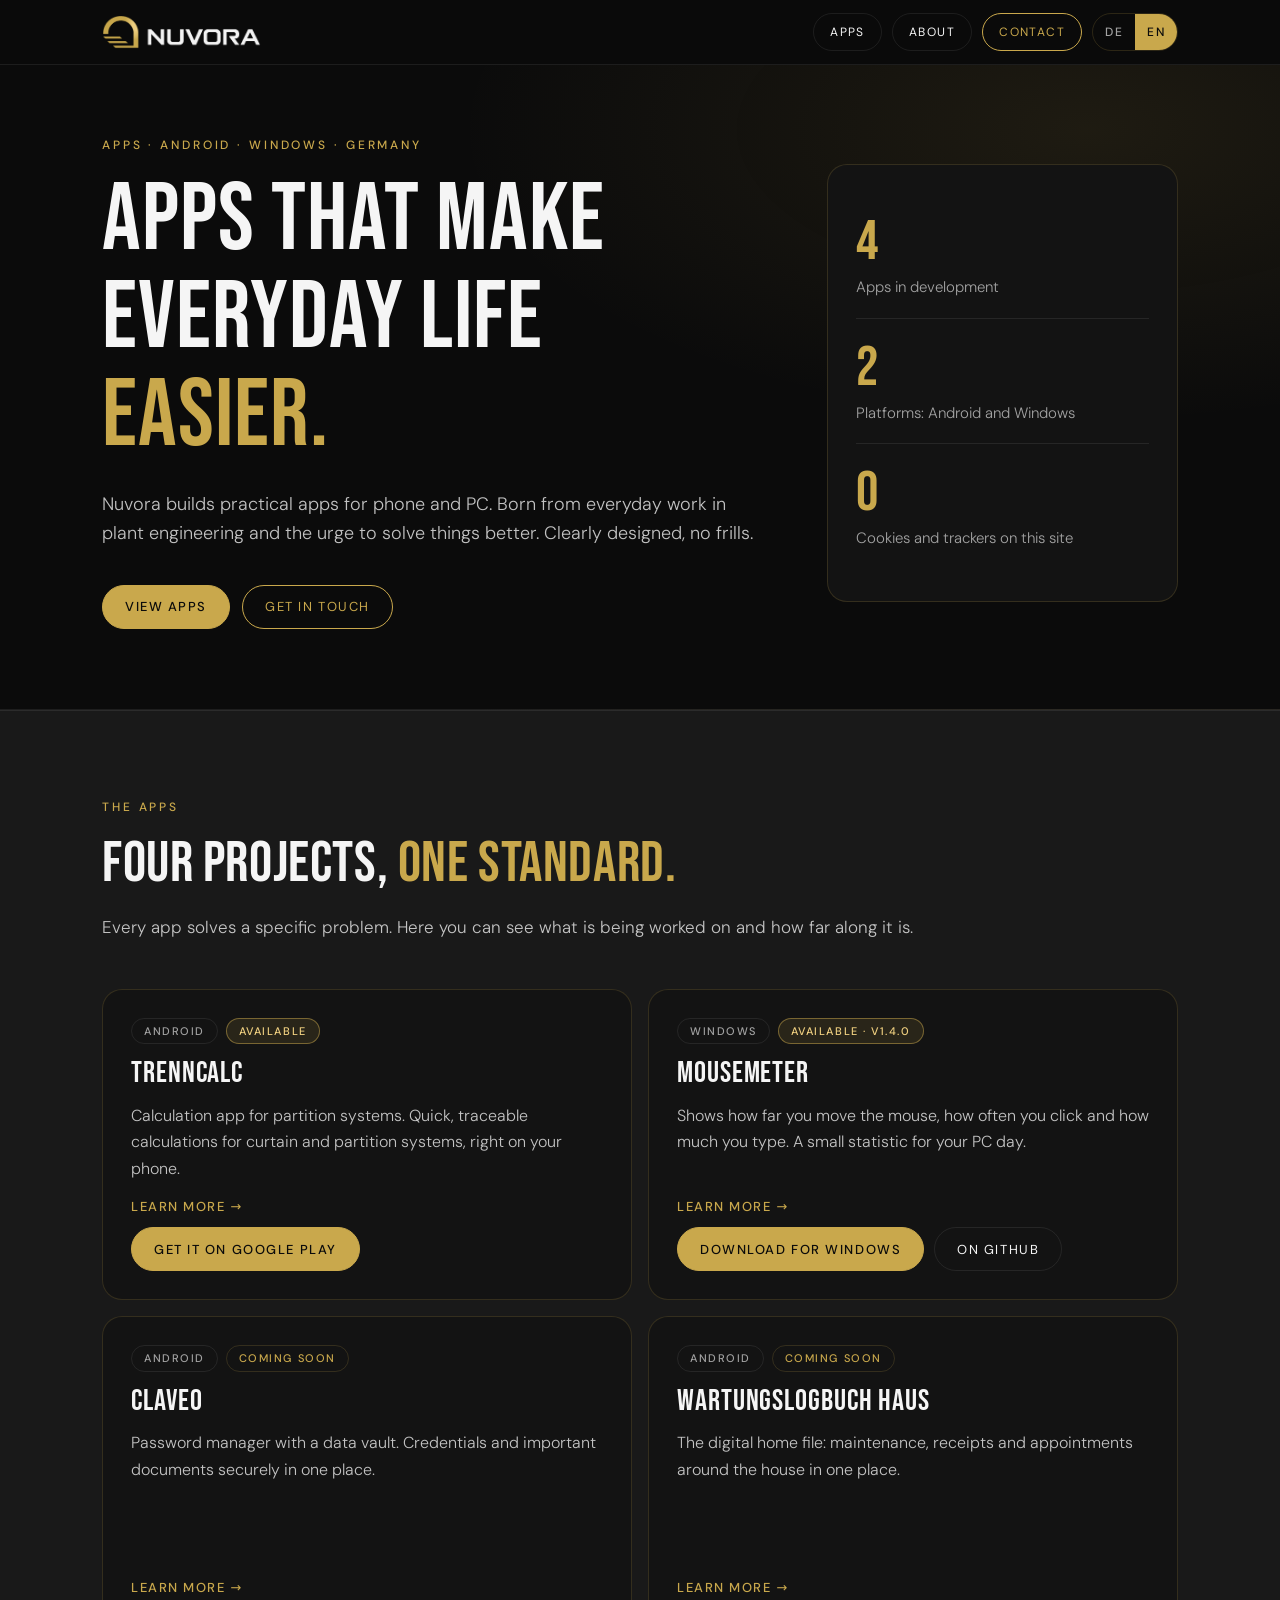
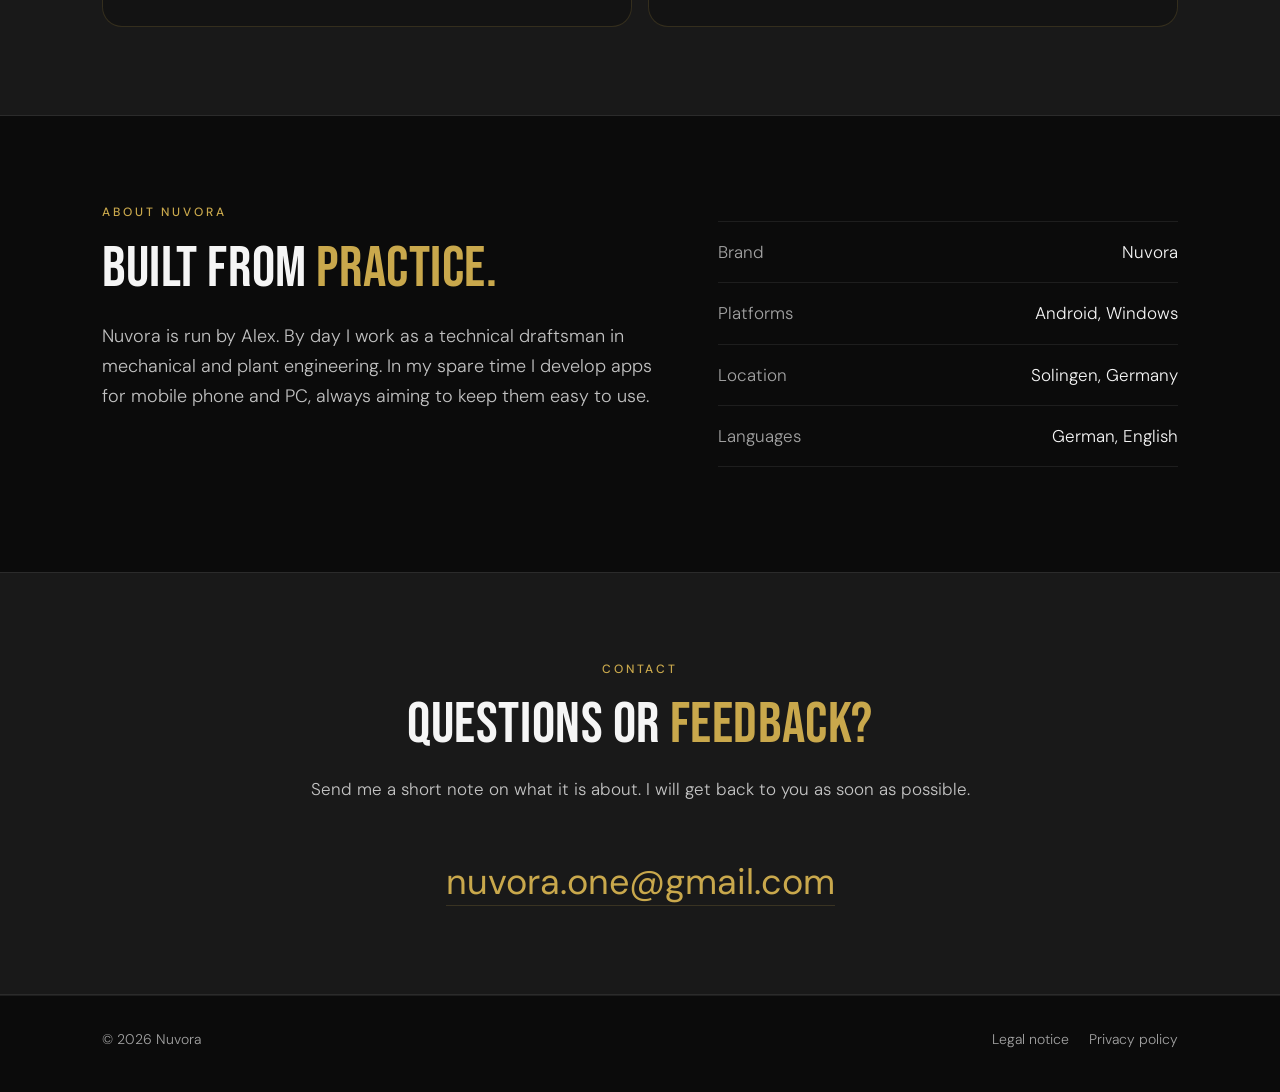
==== en/index.html @ 4043874c "Add files via upload" ====
<!doctype html>
<html lang="en">
<head>
  <meta charset="utf-8">
  <meta name="viewport" content="width=device-width, initial-scale=1">
  <title>Nuvora – Apps for Android and Windows</title>
  <meta name="description" content="Nuvora builds apps for Android and Windows: calculation for partition systems, password manager, home maintenance log, mouse statistics and more.">
  <meta name="robots" content="index, follow">
  <meta property="og:type" content="website">
  <meta property="og:title" content="Nuvora – Apps for Android and Windows">
  <meta property="og:description" content="Practical apps for everyday life and work. Built by Alex.">
  <meta name="theme-color" content="#0b0b0b">
  <link rel="icon" href="data:image/svg+xml,%3Csvg xmlns='http://www.w3.org/2000/svg' viewBox='0 0 64 64'%3E%3Crect width='64' height='64' rx='14' fill='%230b0b0b'/%3E%3Ctext x='32' y='46' font-family='Arial' font-size='40' font-weight='700' text-anchor='middle' fill='%23c9a84c'%3EN%3C/text%3E%3C/svg%3E">
  <link rel="stylesheet" href="../style.css">
  <script>document.documentElement.classList.add('js');</script>
</head>
<body>
  <a class="skip" href="#apps">Skip to content</a>

  <header class="nav">
    <div class="wrap">
      <a class="logo" href="#top" aria-label="Nuvora, home"><img src="../img/nuvora-logo.png" alt="Nuvora" width="700" height="150"></a>
      <nav class="nav-links" aria-label="Main navigation">
        <a class="btn ghost" href="#apps">Apps</a>
        <a class="btn ghost" href="#ueber">About</a>
        <a class="btn" href="#kontakt">Contact</a>
        <span class="lang" role="group" aria-label="Language"><a href="../index.html" lang="de" hreflang="de" title="Deutsche Version">DE</a><span class="cur" aria-current="true">EN</span></span>
      </nav>
    </div>
  </header>

  <main id="top">
    <!-- Hero -->
    <section class="hero">
      <div class="wrap hero-grid">
        <div>
          <span class="eyebrow">Apps · Android · Windows · Germany</span>
          <h1>Apps that make everyday life <em>easier.</em></h1>
          <p class="lead">Nuvora builds practical apps for phone and PC. Born from everyday work in plant engineering and the urge to solve things better. Clearly designed, no frills.</p>
          <div class="actions">
            <a class="btn primary" href="#apps">View apps</a>
            <a class="btn" href="#kontakt">Get in touch</a>
          </div>
        </div>
        <aside class="hero-card" aria-label="Nuvora in numbers">
          <div class="stat"><b>4</b><span>Apps in development</span></div>
          <div class="stat"><b>2</b><span>Platforms: Android and Windows</span></div>
          <div class="stat"><b>0</b><span>Cookies and trackers on this site</span></div>
        </aside>
      </div>
    </section>

    <!-- Apps -->
    <section id="apps" class="alt">
      <div class="wrap">
        <div class="section-head reveal">
          <span class="eyebrow">The apps</span>
          <h2>Four projects, <em>one standard.</em></h2>
          <p>Every app solves a specific problem. <span class="d-only">Here you can see what is being worked on and how far along it is.</span><span class="m-only">Here you can see the current status.</span></p>
        </div>

        <div class="cards">
          <article class="card reveal" data-info="info-trenncalc">
            <div class="meta"><span class="tag">Android</span><span class="tag live">Available</span></div>
            <h3>TrennCalc</h3>
            <p>Calculation app for partition systems. Quick, traceable calculations for curtain and partition systems, right on your phone.</p>
            <div class="card-foot">
              <button class="more" type="button" data-open="info-trenncalc" aria-haspopup="dialog">Learn more <span aria-hidden="true">→</span></button>
              <div class="card-actions">
                <a class="btn primary" href="https://play.google.com/store/apps/details?id=com.nuvora.trenncalc.lite&amp;utm_source=emea_Med&amp;hl=en" target="_blank" rel="noopener">Get it on Google Play</a>
              </div>
            </div>
          </article>

          <article class="card reveal" data-info="info-mousemeter">
            <div class="meta"><span class="tag">Windows</span><span class="tag live">Available · v1.4.0</span></div>
            <h3>MouseMeter</h3>
            <p>Shows how far you move the mouse, how often you click and how much you type. A small statistic for your PC day.</p>
            <div class="card-foot">
              <button class="more" type="button" data-open="info-mousemeter" aria-haspopup="dialog">Learn more <span aria-hidden="true">→</span></button>
              <div class="card-actions">
                <a class="btn primary" href="https://github.com/nuvoraone-source/MouseMeter/releases/tag/v1.4.0" target="_blank" rel="noopener">Download for Windows</a>
                <a class="btn ghost" href="https://github.com/nuvoraone-source/MouseMeter" target="_blank" rel="noopener">On GitHub</a>
              </div>
            </div>
          </article>

          <article class="card reveal" data-info="info-claveo">
            <div class="meta"><span class="tag">Android</span><span class="tag status">Coming soon</span></div>
            <h3>Claveo</h3>
            <p>Password manager with a data vault. Credentials and important documents securely in one place.</p>
            <div class="card-foot">
              <button class="more" type="button" data-open="info-claveo" aria-haspopup="dialog">Learn more <span aria-hidden="true">→</span></button>
            </div>
          </article>

          <article class="card reveal" data-info="info-wartung">
            <div class="meta"><span class="tag">Android</span><span class="tag status">Coming soon</span></div>
            <h3>Wartungslogbuch Haus</h3>
            <p>The digital home file: maintenance, receipts and appointments around the house in one place.</p>
            <div class="card-foot">
              <button class="more" type="button" data-open="info-wartung" aria-haspopup="dialog">Learn more <span aria-hidden="true">→</span></button>
            </div>
          </article>
        </div>
      </div>
    </section>

    <!-- About -->
    <section id="ueber">
      <div class="wrap about-grid">
        <div class="reveal">
          <span class="eyebrow">About Nuvora</span>
          <h2>Built from <em>practice.</em></h2>
          <p class="lead">Nuvora is run by Alex. By day I work as a technical draftsman in mechanical and plant engineering. In my spare time I develop apps for mobile phone and PC, always aiming to keep them easy to use.</p>
        </div>
        <dl class="facts reveal">
          <div><dt>Brand</dt><dd>Nuvora</dd></div>
          <div><dt>Platforms</dt><dd>Android, Windows</dd></div>
          <div><dt>Location</dt><dd>Solingen, Germany</dd></div>
          <div><dt>Languages</dt><dd>German, English</dd></div>
        </dl>
      </div>
    </section>

    <!-- Contact -->
    <section id="kontakt" class="alt contact">
      <div class="wrap">
        <div class="section-head reveal">
          <span class="eyebrow">Contact</span>
          <h2>Questions or <em>feedback?</em></h2>
          <p>Send me a short note on what it is about. I will get back to you as soon as possible.</p>
        </div>
        <a class="mail reveal" href="mailto:nuvora.one@gmail.com">nuvora.one@gmail.com</a>
      </div>
    </section>
  </main>

  <footer>
    <div class="wrap">
      <span>© 2026 Nuvora</span>
      <nav aria-label="Legal">
        <a href="legal-notice.html">Legal notice</a>
        <a href="privacy.html">Privacy policy</a>
      </nav>
    </div>
  </footer>


  <dialog id="info-trenncalc" class="info" aria-labelledby="t-trenncalc">
    <div class="info-inner">
      <button class="close" type="button" aria-label="Close" data-close>×</button>
      <div class="meta"><span class="tag">Android</span><span class="tag live">Available</span></div>
      <h3 id="t-trenncalc">TrennCalc</h3>
      <p class="info-intro">The calculation app for partition systems. Work out weights and lifting weight right on your phone instead of by hand or in spreadsheets.</p>
      <ul>
        <li>Calculates technology weight, curtain weight, total weight and lifting weight</li>
        <li>Available as a Lite and a Pro version</li>
        <li>Results can be exported as a PNG image</li>
        <li>The language follows your phone settings</li>
      </ul>
      <div class="card-actions">
        <a class="btn primary" href="https://play.google.com/store/apps/details?id=com.nuvora.trenncalc.lite&amp;utm_source=emea_Med&amp;hl=en" target="_blank" rel="noopener">Get it on Google Play</a>
      </div>
    </div>
  </dialog>

  <dialog id="info-mousemeter" class="info" aria-labelledby="t-mousemeter">
    <div class="info-inner">
      <button class="close" type="button" aria-label="Close" data-close>×</button>
      <div class="meta"><span class="tag">Windows</span><span class="tag live">Available · v1.4.0</span></div>
      <h3 id="t-mousemeter">MouseMeter</h3>
      <p class="info-intro">Shows how much you really do at the PC: how far the mouse travels, how often you click and how much you type.</p>
      <ul>
        <li>Measures mouse distance, speed and your personal record</li>
        <li>Counts clicks (left, right, middle), keystrokes and scroll wheel movements</li>
        <li>For the keyboard only the number of keystrokes is counted, never the text you type</li>
        <li>Statistics by day, week, month and year</li>
        <li>Portable: just start the file, no installation needed</li>
        <li>Your data stays local on your PC, nothing is uploaded</li>
      </ul>
      <div class="card-actions">
        <a class="btn primary" href="https://github.com/nuvoraone-source/MouseMeter/releases/tag/v1.4.0" target="_blank" rel="noopener">Download for Windows</a>
        <a class="btn ghost" href="https://github.com/nuvoraone-source/MouseMeter" target="_blank" rel="noopener">On GitHub</a>
      </div>
    </div>
  </dialog>

  <dialog id="info-claveo" class="info" aria-labelledby="t-claveo">
    <div class="info-inner">
      <button class="close" type="button" aria-label="Close" data-close>×</button>
      <div class="meta"><span class="tag">Android</span><span class="tag status">Coming soon</span></div>
      <h3 id="t-claveo">Claveo</h3>
      <p class="info-intro">A password manager with a data vault. The name comes from the Latin “clavis”, the key.</p>
      <ul>
        <li>Manages your passwords in one place</li>
        <li>The vault also stores other everyday data, for example bank accounts, family data and documents</li>
        <li>Data is meant to be stored strongly encrypted throughout</li>
        <li>Android first, an iOS version is planned for later</li>
        <li>The app is currently being published on Google Play</li>
      </ul>
      <div class="card-actions">
        <a class="btn" href="#kontakt" data-close>Questions? Get in touch</a>
      </div>
    </div>
  </dialog>

  <dialog id="info-wartung" class="info" aria-labelledby="t-wartung">
    <div class="info-inner">
      <button class="close" type="button" aria-label="Close" data-close>×</button>
      <div class="meta"><span class="tag">Android</span><span class="tag status">Coming soon</span></div>
      <h3 id="t-wartung">Wartungslogbuch Haus</h3>
      <p class="info-intro">The digital home file: everything about your building in one place instead of in folders and on scraps of paper.</p>
      <ul>
        <li>Manages buildings, rooms, equipment, maintenance, documents and costs</li>
        <li>Designed for tenants too, not only owners</li>
        <li>Data lives on your device first, synchronization with cloud services is planned</li>
        <li>The app is in development</li>
      </ul>
      <div class="card-actions">
        <a class="btn" href="#kontakt" data-close>Questions? Get in touch</a>
      </div>
    </div>
  </dialog>

  <script>
    // Subtle fade-in on scroll. Without JavaScript everything stays visible.
    (function () {
      var items = document.querySelectorAll('.reveal');
      if (!('IntersectionObserver' in window)) { items.forEach(function (e) { e.classList.add('in'); }); return; }
      var io = new IntersectionObserver(function (entries) {
        entries.forEach(function (en) { if (en.isIntersecting) { en.target.classList.add('in'); io.unobserve(en.target); } });
      }, { threshold: 0.12 });
      items.forEach(function (e) { io.observe(e); });
    })();

    // Info dialogs: clicking a card or "Learn more" opens the dialog.
    (function () {
      if (typeof HTMLDialogElement === 'undefined') return;
      document.querySelectorAll('.card[data-info]').forEach(function (card) {
        card.classList.add('clickable');
        card.addEventListener('click', function (e) {
          if (e.target.closest('a')) return;
          var d = document.getElementById(card.getAttribute('data-info'));
          if (d && !d.open) d.showModal();
        });
      });
      document.querySelectorAll('dialog.info').forEach(function (d) {
        d.addEventListener('click', function (e) {
          if (e.target === d || e.target.closest('[data-close]')) d.close();
        });
      });
    })();
  </script>
</body>
</html>
---- style.css ----
/* ==========================================================
   NUVORA – Stylesheet
   Farben und Schriften hier oben ändern, wirkt auf alle Seiten.
   ========================================================== */

@font-face { font-family: "DM Sans"; font-weight: 300; font-style: normal; font-display: swap; src: url("fonts/dm-sans-latin-300-normal.woff2") format("woff2"); }
@font-face { font-family: "DM Sans"; font-weight: 400; font-style: normal; font-display: swap; src: url("fonts/dm-sans-latin-400-normal.woff2") format("woff2"); }
@font-face { font-family: "DM Sans"; font-weight: 500; font-style: normal; font-display: swap; src: url("fonts/dm-sans-latin-500-normal.woff2") format("woff2"); }
@font-face { font-family: "Bebas Neue"; font-weight: 400; font-style: normal; font-display: swap; src: url("fonts/bebas-neue-latin-400-normal.woff2") format("woff2"); }

:root {
  --black: #0b0b0b;      /* Seitenhintergrund */
  --surface: #131313;    /* Karten */
  --surface2: #191919;   /* abgesetzte Bereiche */
  --gold: #c9a84c;       /* Hauptakzent */
  --gold-light: #f0d080; /* Hover */
  --white: #f5f5f5;      /* Text */
  --muted: #a2a2a2;      /* Nebentext */
  --border: rgba(201, 168, 76, 0.18);
  --line: rgba(255, 255, 255, 0.08);
  --sans: "DM Sans", system-ui, -apple-system, "Segoe UI", sans-serif;
  --display: "Bebas Neue", "DM Sans", sans-serif;
  --gutter: 16px;
}

*, *::before, *::after { box-sizing: border-box; }
html { scroll-behavior: smooth; scroll-padding-top: 76px; -webkit-text-size-adjust: 100%; }
body {
  margin: 0;
  background: var(--black);
  color: var(--white);
  font-family: var(--sans);
  font-weight: 300;
  font-size: 17px;
  line-height: 1.65;
  -webkit-font-smoothing: antialiased;
}
img, svg { max-width: 100%; display: block; }
a { color: inherit; }
:focus-visible { outline: 2px solid var(--gold-light); outline-offset: 3px; border-radius: 4px; }

.wrap { width: 100%; max-width: 1140px; margin: 0 auto; padding: 0 var(--gutter); }
.skip { position: absolute; left: -999px; top: 8px; background: var(--gold); color: var(--black); padding: 8px 14px; border-radius: 999px; z-index: 100; }
.skip:focus { left: 8px; }

/* ---------- Navigation ---------- */
.nav {
  position: sticky; top: 0; z-index: 50;
  background: rgba(11, 11, 11, 0.97);
  border-bottom: 1px solid var(--line);
}
.nav .wrap { display: flex; align-items: center; justify-content: space-between; gap: 16px; min-height: 64px; }
.logo { display: inline-flex; align-items: center; text-decoration: none; }
.logo img { height: 34px; width: auto; }
.nav-links { display: flex; align-items: center; gap: 10px; }

/* ---------- Buttons ---------- */
.btn {
  display: inline-flex; align-items: center; justify-content: center;
  min-height: 44px; padding: 0 22px;
  border: 1px solid var(--gold); border-radius: 999px;
  background: transparent; color: var(--gold);
  font: 400 13px/1 var(--sans); letter-spacing: 0.12em; text-transform: uppercase;
  text-decoration: none; cursor: pointer;
  transition: background .2s, color .2s, border-color .2s;
}
.btn:hover { background: rgba(201, 168, 76, 0.12); border-color: var(--gold-light); color: var(--gold-light); }
.btn.primary { background: var(--gold); color: var(--black); font-weight: 500; }
.btn.primary:hover { background: var(--gold-light); border-color: var(--gold-light); color: var(--black); }
.btn.ghost { border-color: var(--line); color: var(--white); }
.btn.ghost:hover { border-color: var(--gold); color: var(--gold); background: transparent; }
.nav .btn { min-height: 38px; padding: 0 16px; font-size: 12px; }

/* ---------- Sprachumschalter ---------- */
.lang { display: inline-flex; align-items: center; border: 1px solid var(--border); border-radius: 999px; overflow: hidden; }
.lang a, .lang .cur { display: inline-flex; align-items: center; min-height: 36px; padding: 0 12px; font: 500 12px/1 var(--sans); letter-spacing: 0.12em; text-decoration: none; }
.lang a { color: var(--muted); }
.lang a:hover { color: var(--gold-light); }
.lang .cur { background: var(--gold); color: var(--black); }

/* ---------- Typografie ---------- */
.eyebrow {
  display: block; margin-bottom: 18px;
  font: 500 12px/1.4 var(--sans); letter-spacing: 0.24em; text-transform: uppercase; color: var(--gold);
}
h1, h2, h3 { font-family: var(--display); font-weight: 400; margin: 0; letter-spacing: 0.01em; line-height: 1.02; text-transform: uppercase; }
h1 { font-size: clamp(46px, 9vw, 96px); }
h2 { font-size: clamp(36px, 6vw, 58px); }
h3 { font-size: 30px; letter-spacing: 0.03em; }
em { font-style: normal; color: var(--gold); }
.lead { max-width: 56ch; margin: 24px 0 0; font-size: 18px; color: rgba(245, 245, 245, 0.78); }

/* ---------- Hero ---------- */
.hero { padding: 72px 0 80px; border-bottom: 1px solid var(--line); background: radial-gradient(900px 420px at 85% 10%, rgba(201,168,76,0.10), transparent 70%), var(--black); }
.hero-grid { display: grid; gap: 48px; align-items: center; }
.hero .actions { display: flex; flex-wrap: wrap; gap: 12px; margin-top: 36px; }
.hero-card {
  background: var(--surface); border: 1px solid var(--border); border-radius: 20px;
  padding: 32px 28px; display: grid; gap: 4px;
}
.stat { padding: 18px 0; border-bottom: 1px solid var(--line); }
.stat:last-child { border-bottom: 0; }
.stat b { display: block; font: 400 56px/1 var(--display); color: var(--gold); letter-spacing: 0.02em; }
.stat span { display: block; margin-top: 4px; color: var(--muted); font-size: 15px; }

/* ---------- Bereiche ---------- */
section { padding: 88px 0; }
.alt { background: var(--surface2); border-block: 1px solid var(--line); }
.section-head { max-width: 62ch; margin-bottom: 48px; }
#apps .section-head { max-width: 100ch; }
.section-head p { margin: 20px 0 0; color: rgba(245, 245, 245, 0.78); }

/* ---------- App-Karten ---------- */
.cards { display: grid; gap: 16px; grid-template-columns: 1fr; grid-auto-rows: 1fr; }
.card {
  background: var(--surface); border: 1px solid var(--border); border-radius: 20px;
  padding: 28px; display: flex; flex-direction: column; gap: 14px;
  transition: border-color .25s, transform .25s;
}
.card:hover { border-color: rgba(201, 168, 76, 0.5); transform: translateY(-3px); }
.card .meta { display: flex; flex-wrap: wrap; gap: 8px; align-items: center; }
.tag {
  display: inline-block; padding: 4px 12px; border-radius: 999px;
  border: 1px solid var(--line); color: var(--muted);
  font: 500 11px/1.5 var(--sans); letter-spacing: 0.14em; text-transform: uppercase;
}
.tag.status { border-color: var(--border); color: var(--gold); }
.card p { margin: 0; color: rgba(245, 245, 245, 0.78); font-size: 16px; }

.card-actions { display: flex; flex-wrap: wrap; gap: 10px; margin-top: auto; padding-top: 8px; }
.tag.live { border-color: rgba(201, 168, 76, 0.5); background: rgba(201, 168, 76, 0.12); color: var(--gold-light); }

/* ---------- Info-Fenster ---------- */
.card.clickable { cursor: pointer; }
.more {
  align-self: flex-start; margin-top: auto; padding: 8px 0; background: none; border: 0;
  color: var(--gold); font: 500 13px/1 var(--sans); letter-spacing: 0.12em; text-transform: uppercase; cursor: pointer;
}
.more:hover { color: var(--gold-light); }
.card .more + .card-actions { margin-top: 0; }
.js .card .more { display: inline-block; }
.card .more { display: none; }

dialog.info {
  width: min(580px, calc(100vw - 32px)); max-height: calc(100vh - 48px); padding: 0; overflow: auto;
  background: var(--surface); color: var(--white);
  border: 1px solid var(--border); border-radius: 20px;
  box-shadow: 0 30px 80px rgba(0, 0, 0, 0.6);
}
dialog.info::backdrop { background: rgba(0, 0, 0, 0.75); }
dialog.info[open] { animation: pop .22s ease; }
@keyframes pop { from { opacity: 0; transform: translateY(10px) scale(.98); } to { opacity: 1; transform: none; } }
.info-inner { position: relative; padding: 36px 32px 32px; display: flex; flex-direction: column; gap: 16px; }
.info-inner h3 { font-size: 40px; }
.info-intro { margin: 0; color: rgba(245, 245, 245, 0.85); }
.info-inner ul { margin: 0; padding: 0; list-style: none; border-top: 1px solid var(--line); }
.info-inner li { position: relative; padding: 12px 0 12px 22px; border-bottom: 1px solid var(--line); font-size: 16px; color: rgba(245, 245, 245, 0.8); }
.info-inner li::before { content: ""; position: absolute; left: 2px; top: 21px; width: 7px; height: 7px; border-radius: 50%; background: var(--gold); }
.info-inner .card-actions { margin-top: 8px; padding-top: 0; }
.close {
  position: absolute; top: 12px; right: 12px; width: 44px; height: 44px; border-radius: 50%;
  background: transparent; border: 1px solid var(--line); color: var(--white);
  font: 300 26px/1 var(--sans); cursor: pointer;
}
.close:hover { border-color: var(--gold); color: var(--gold); }
@media (max-width: 719px) { .info-inner { padding: 32px 20px 24px; } .info-inner h3 { font-size: 34px; } }
@media (prefers-reduced-motion: reduce) { dialog.info[open] { animation: none; } }

.card-foot { margin-top: auto; display: flex; flex-direction: column; align-items: flex-start; gap: 10px; }
.card-foot .more { margin-top: 0; padding: 4px 0; }
.card-foot .card-actions { margin-top: 0; padding-top: 0; }
.section-head p { text-wrap: balance; }
.lead { text-wrap: pretty; }
.m-only { display: none; }
@media (max-width: 719px) {
  .d-only { display: none; }
  .m-only { display: inline; }
}

/* ---------- Über ---------- */
.about-grid { display: grid; gap: 40px; }
.facts { display: grid; gap: 0; border-top: 1px solid var(--line); }
.facts div { display: flex; justify-content: space-between; gap: 16px; padding: 16px 0; border-bottom: 1px solid var(--line); }
.facts dt { color: var(--muted); }
.facts dd { margin: 0; text-align: right; }

/* ---------- Kontakt ---------- */
.contact { text-align: center; }
.contact .section-head { margin-inline: auto; }
.mail { display: inline-block; margin-top: 8px; font: 400 clamp(22px, 5vw, 36px)/1.3 var(--sans); color: var(--gold); text-decoration: none; border-bottom: 1px solid var(--border); overflow-wrap: anywhere; }
.mail:hover { color: var(--gold-light); border-color: var(--gold-light); }

/* ---------- Footer ---------- */
footer { padding: 32px 0 40px; border-top: 1px solid var(--line); color: var(--muted); font-size: 14px; }
footer .wrap { display: flex; flex-wrap: wrap; justify-content: space-between; gap: 12px 24px; }
footer nav { display: flex; gap: 20px; }
footer a { text-decoration: none; }
footer a:hover { color: var(--gold); }

/* ---------- Rechtstexte ---------- */
.legal { padding: 64px 0 88px; }
.legal .wrap { max-width: 760px; }
.legal h1 { font-size: clamp(44px, 8vw, 72px); margin-bottom: 32px; }
.legal h2 { font-size: 30px; margin: 40px 0 12px; color: var(--gold); }
.legal p, .legal li { color: rgba(245, 245, 245, 0.82); }
.legal ul { padding-left: 20px; }
.legal a { color: var(--gold); }
.todo { background: rgba(201, 168, 76, 0.16); color: var(--gold-light); padding: 0 6px; border-radius: 4px; }

/* ---------- Einblend-Animation (nur mit JavaScript, dezent) ---------- */
.js .reveal { opacity: 0; transform: translateY(18px); transition: opacity .7s ease, transform .7s ease; }
.js .reveal.in { opacity: 1; transform: none; }

/* ---------- Tablet / Desktop ---------- */
@media (min-width: 720px) {
  :root { --gutter: 32px; }
  .cards { grid-template-columns: repeat(2, 1fr); }
  .about-grid { grid-template-columns: 1.2fr 1fr; gap: 64px; }
}
@media (min-width: 980px) {
  .hero-grid { grid-template-columns: 1.3fr 0.7fr; gap: 72px; }
}
@media (max-width: 719px) {
  .nav-links .btn.ghost { display: none; }
  section { padding: 64px 0; }
  .hero { padding: 48px 0 56px; }
}
@media (prefers-reduced-motion: reduce) {
  html { scroll-behavior: auto; }
  .js .reveal { opacity: 1; transform: none; transition: none; }
  .card, .btn { transition: none; }
}
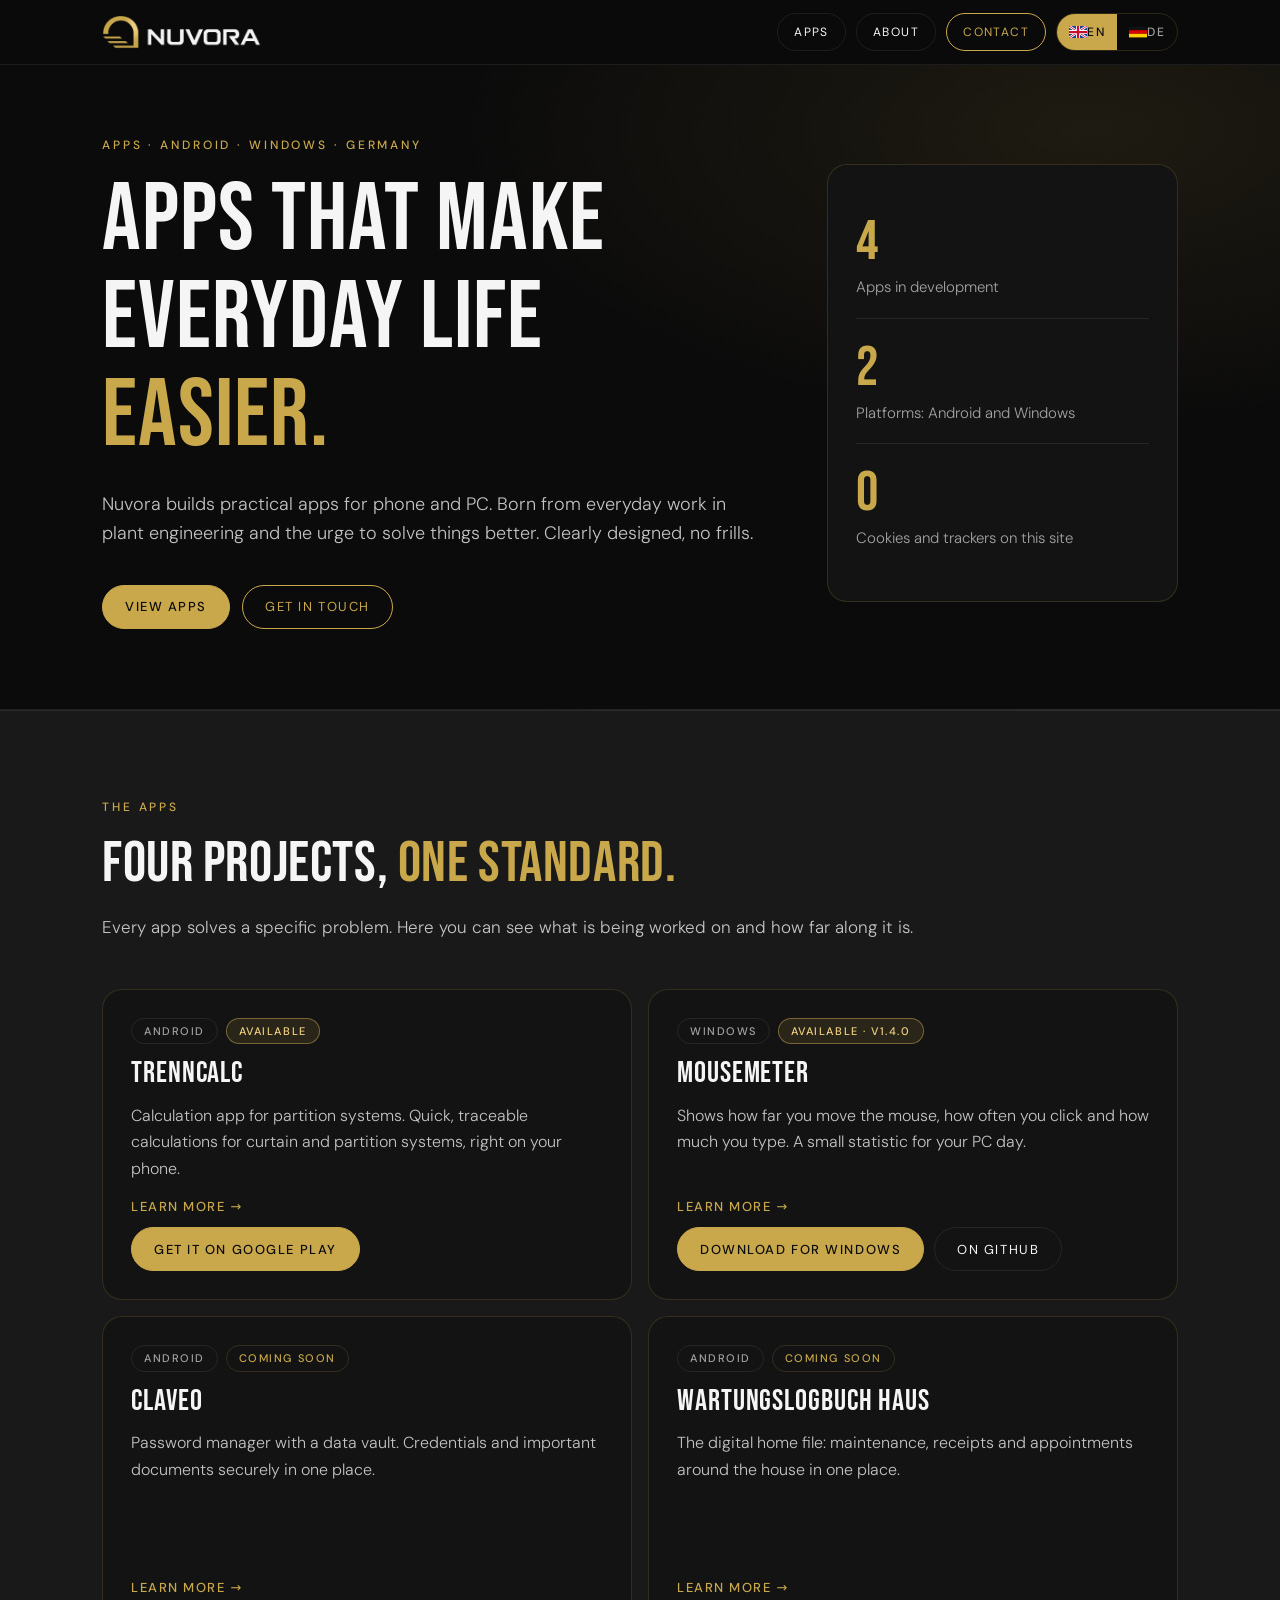
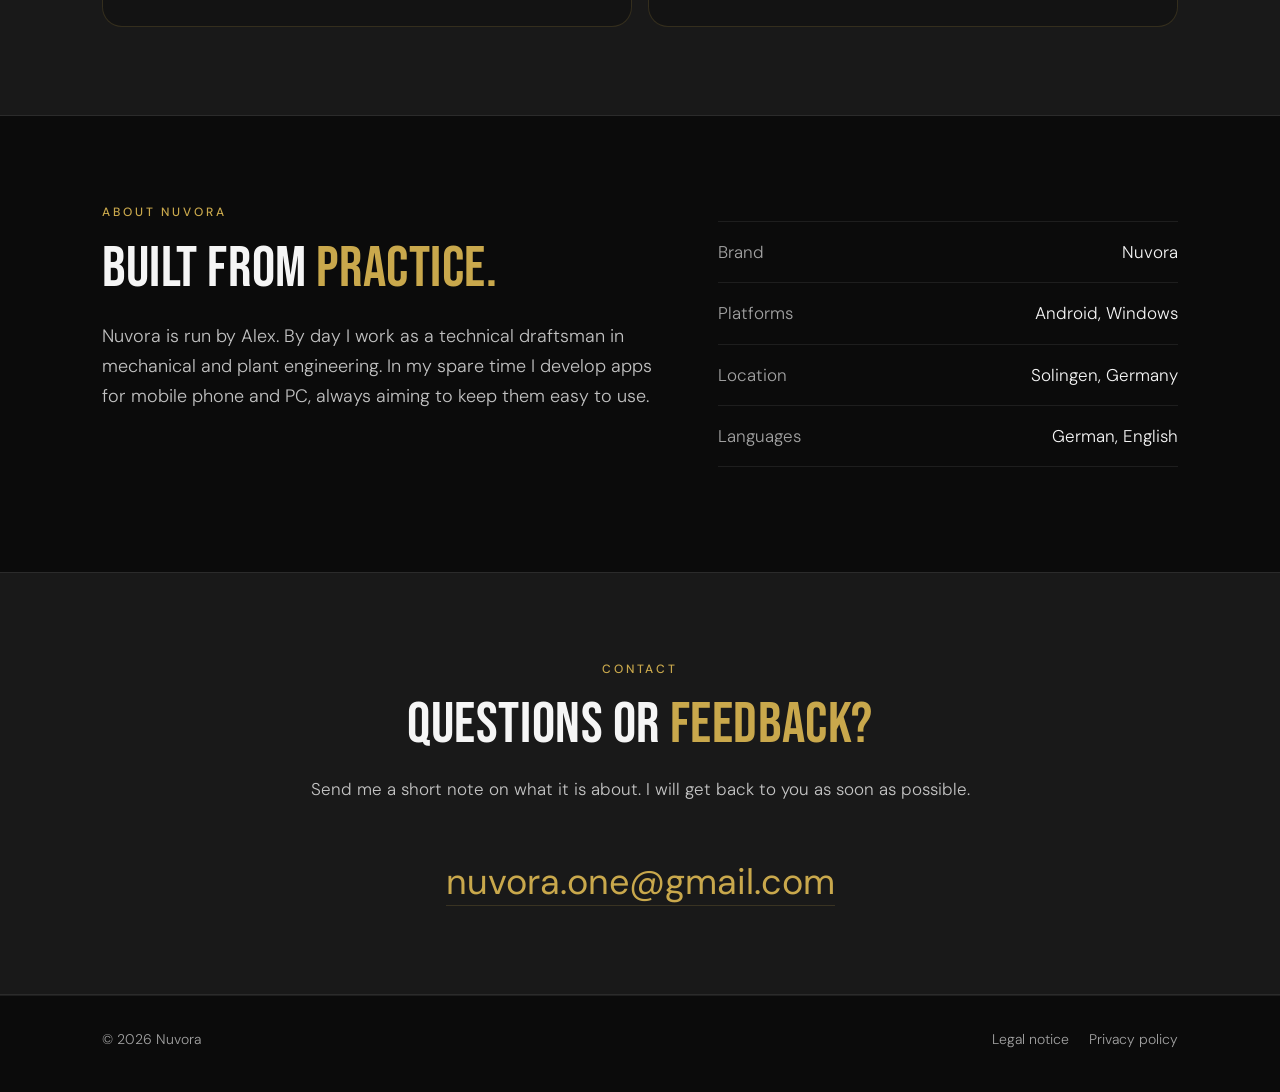
==== commit 89b079c4: "Add files via upload" ====
--- a/en/index.html
+++ b/en/index.html
@@ -24,7 +24,7 @@
         <a class="btn ghost" href="#apps">Apps</a>
         <a class="btn ghost" href="#ueber">About</a>
         <a class="btn" href="#kontakt">Contact</a>
-        <span class="lang" role="group" aria-label="Language"><a href="../index.html" lang="de" hreflang="de" title="Deutsche Version">DE</a><span class="cur" aria-current="true">EN</span></span>
+        <span class="lang" role="group" aria-label="Language"><span class="cur" aria-current="true" lang="en"><svg class="flag" viewBox="0 0 60 40" width="18" height="12" aria-hidden="true" focusable="false"><rect width="60" height="40" fill="#1c3f94"/><path d="M0 0l60 40M60 0L0 40" stroke="#fff" stroke-width="8"/><path d="M0 0l60 40M60 0L0 40" stroke="#c8102e" stroke-width="3"/><path d="M30 0v40M0 20h60" stroke="#fff" stroke-width="13"/><path d="M30 0v40M0 20h60" stroke="#c8102e" stroke-width="7.5"/></svg><span class="code">EN</span></span><a href="../index.html" lang="de" hreflang="de" title="Deutsche Version"><svg class="flag" viewBox="0 0 5 3" width="18" height="12" aria-hidden="true" focusable="false"><rect width="5" height="1" fill="#111"/><rect y="1" width="5" height="1" fill="#d00"/><rect y="2" width="5" height="1" fill="#ffce00"/></svg><span class="code">DE</span></a></span>
       </nav>
     </div>
   </header>
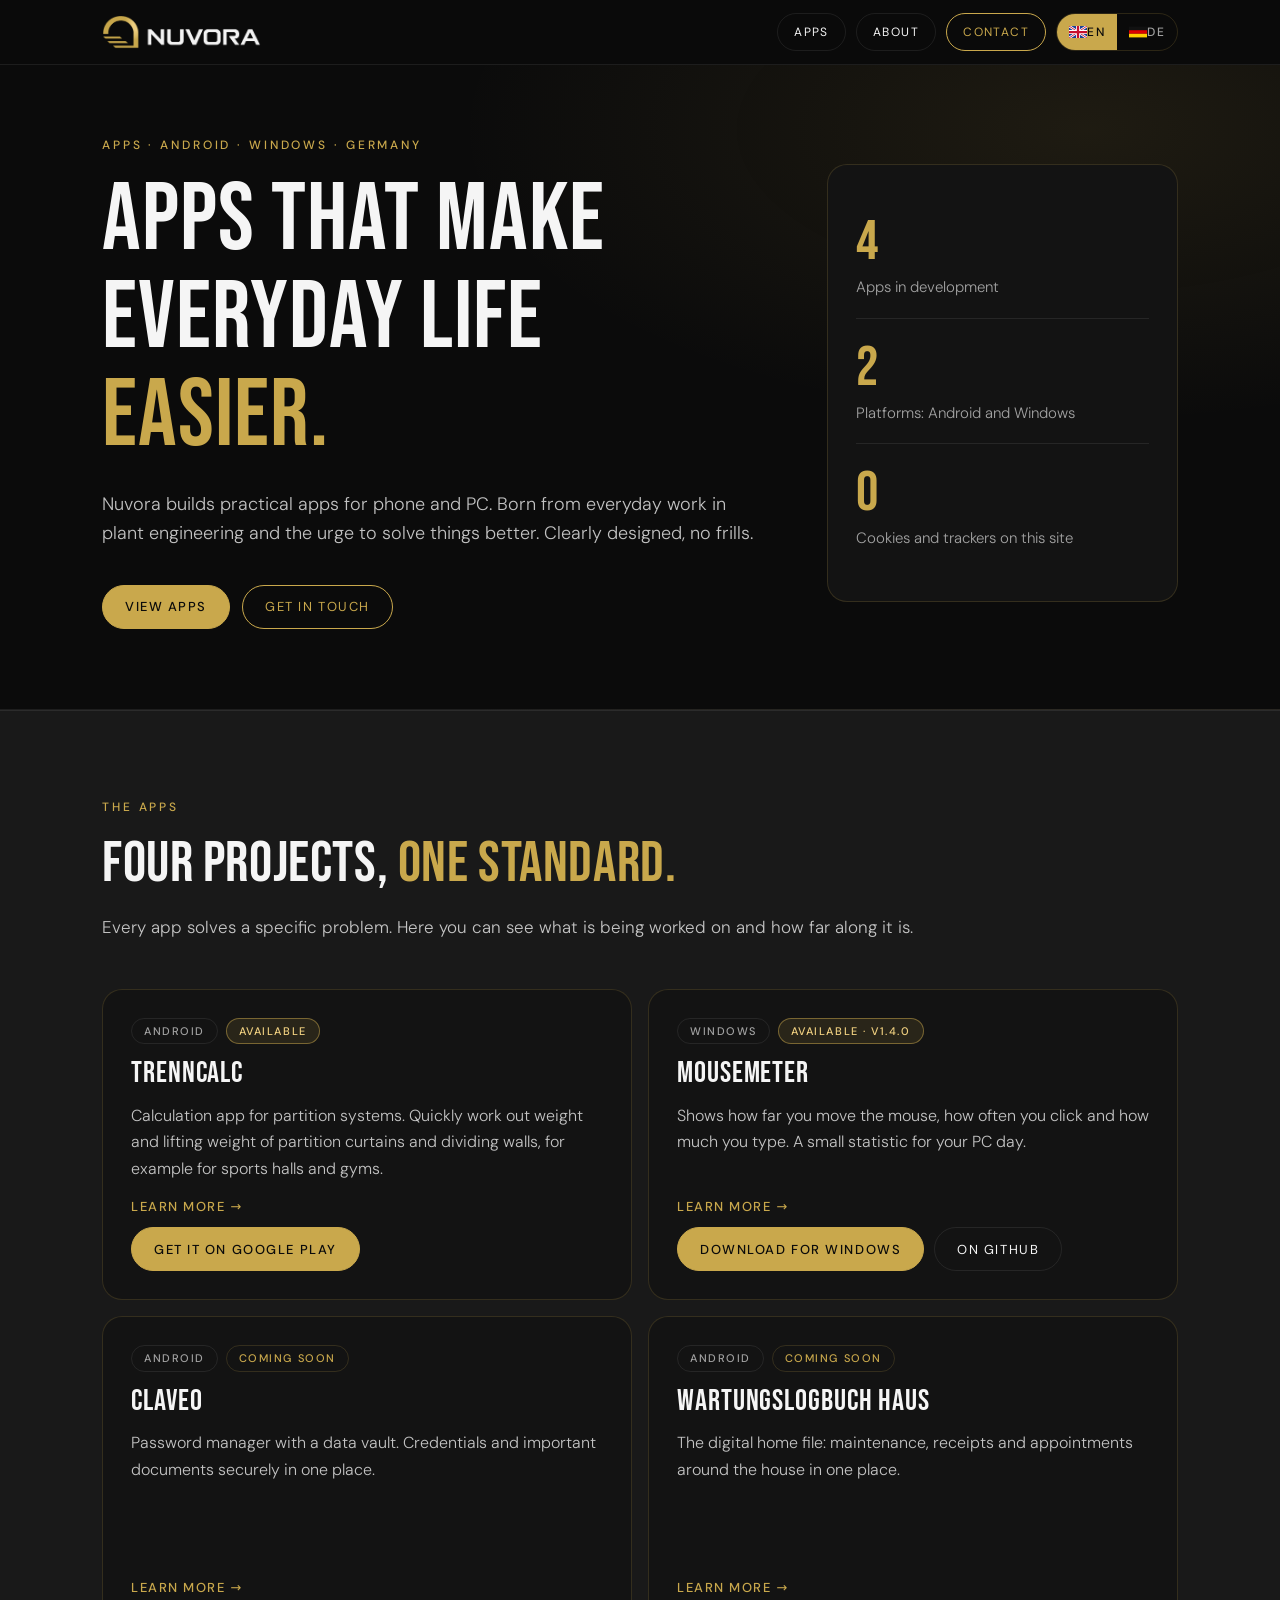
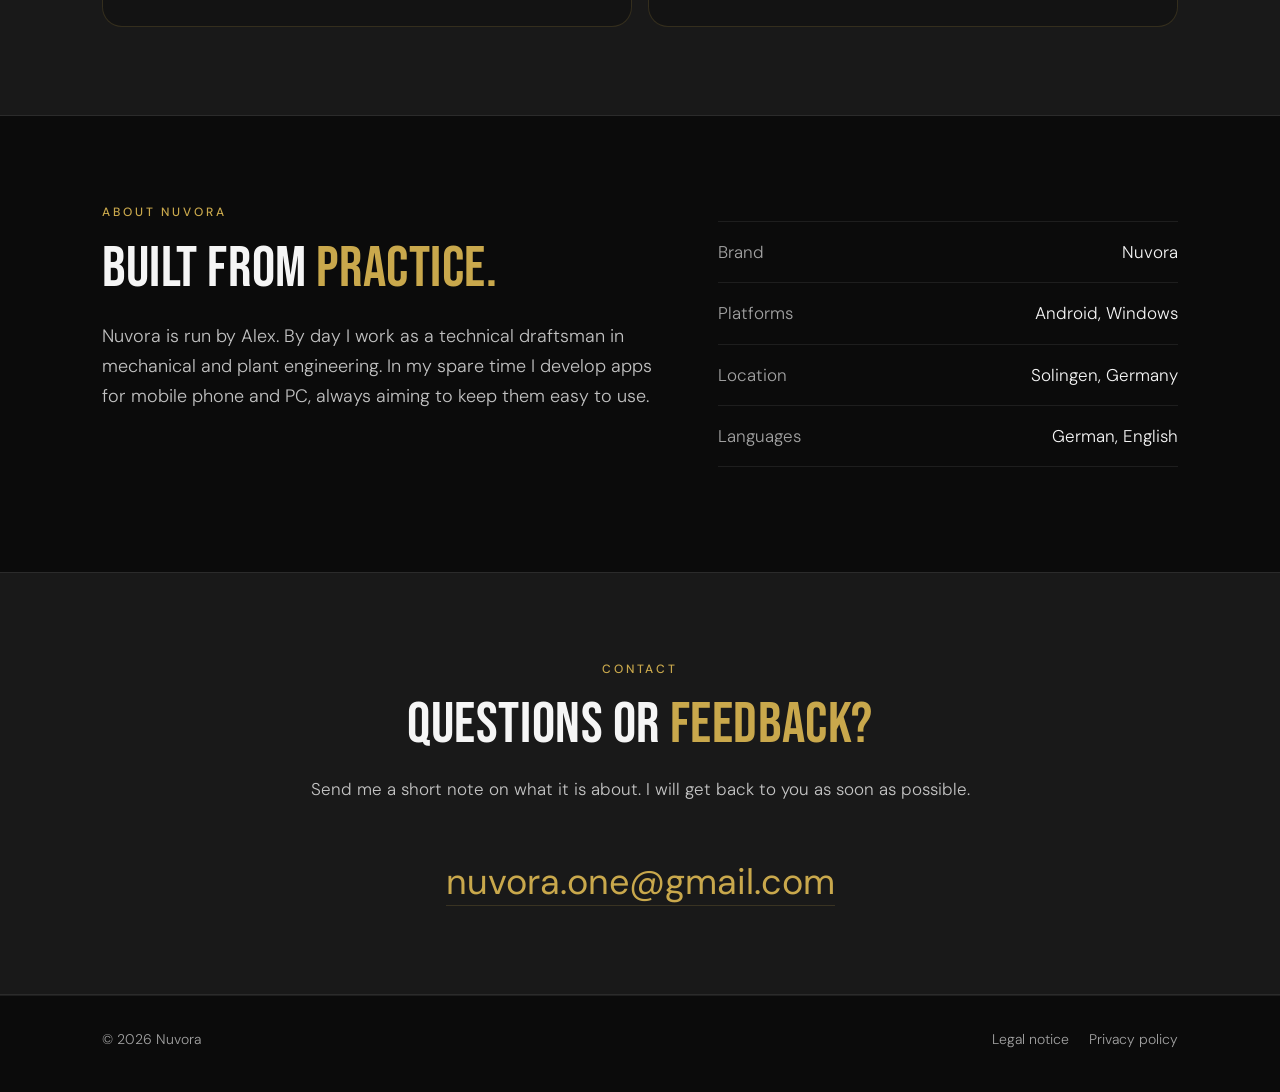
==== commit ba4f1e4c: "Add files via upload" ====
--- a/en/index.html
+++ b/en/index.html
@@ -3,16 +3,83 @@
 <head>
   <meta charset="utf-8">
   <meta name="viewport" content="width=device-width, initial-scale=1">
-  <title>Nuvora – Apps for Android and Windows</title>
-  <meta name="description" content="Nuvora builds apps for Android and Windows: calculation for partition systems, password manager, home maintenance log, mouse statistics and more.">
+  <title>Nuvora – Apps for Android &amp; Windows | TrennCalc Partition Curtains</title>
+  <meta name="description" content="Apps for Android and Windows: TrennCalc calculates weight and lifting weight of partition curtains for sports halls and gyms. Plus MouseMeter and more.">
   <meta name="robots" content="index, follow">
   <meta property="og:type" content="website">
-  <meta property="og:title" content="Nuvora – Apps for Android and Windows">
-  <meta property="og:description" content="Practical apps for everyday life and work. Built by Alex.">
+  <meta property="og:title" content="Nuvora – Apps for Android &amp; Windows">
+  <meta property="og:description" content="Practical apps for everyday life and work: partition curtain calculator TrennCalc, MouseMeter and more. Built by Alex.">
+  <meta property="og:url" content="https://nuvoraone-source.github.io/en/">
+  <meta property="og:site_name" content="Nuvora">
+  <meta property="og:locale" content="en_US">
+  <meta property="og:locale:alternate" content="de_DE">
+  <meta property="og:image" content="https://nuvoraone-source.github.io/img/og-image.png">
+  <meta property="og:image:width" content="1200">
+  <meta property="og:image:height" content="630">
+  <meta property="og:image:alt" content="Nuvora logo">
+  <meta name="twitter:card" content="summary_large_image">
+  <link rel="canonical" href="https://nuvoraone-source.github.io/en/">
+  <link rel="alternate" hreflang="de" href="https://nuvoraone-source.github.io/">
+  <link rel="alternate" hreflang="en" href="https://nuvoraone-source.github.io/en/">
+  <link rel="alternate" hreflang="x-default" href="https://nuvoraone-source.github.io/">
   <meta name="theme-color" content="#0b0b0b">
   <link rel="icon" href="data:image/svg+xml,%3Csvg xmlns='http://www.w3.org/2000/svg' viewBox='0 0 64 64'%3E%3Crect width='64' height='64' rx='14' fill='%230b0b0b'/%3E%3Ctext x='32' y='46' font-family='Arial' font-size='40' font-weight='700' text-anchor='middle' fill='%23c9a84c'%3EN%3C/text%3E%3C/svg%3E">
   <link rel="stylesheet" href="../style.css">
   <script>document.documentElement.classList.add('js');</script>
+  <script type="application/ld+json">
+{
+  "@context": "https://schema.org",
+  "@graph": [
+    {
+      "@type": "Organization",
+      "@id": "https://nuvoraone-source.github.io/#org",
+      "name": "Nuvora",
+      "url": "https://nuvoraone-source.github.io/",
+      "logo": "https://nuvoraone-source.github.io/img/nuvora-logo.png",
+      "email": "nuvora.one@gmail.com",
+      "description": "Nuvora builds practical apps for Android and Windows."
+    },
+    {
+      "@type": "WebSite",
+      "@id": "https://nuvoraone-source.github.io/en/#site",
+      "url": "https://nuvoraone-source.github.io/en/",
+      "name": "Nuvora",
+      "inLanguage": "en",
+      "publisher": {
+        "@id": "https://nuvoraone-source.github.io/#org"
+      }
+    },
+    {
+      "@type": "SoftwareApplication",
+      "name": "TrennCalc",
+      "applicationCategory": "BusinessApplication",
+      "operatingSystem": "Android",
+      "description": "Calculation app for partition systems: work out weight and lifting weight of partition curtains and dividing walls, for example for sports halls and gyms.",
+      "url": "https://play.google.com/store/apps/details?id=com.nuvora.trenncalc.lite",
+      "inLanguage": [
+        "de",
+        "en"
+      ],
+      "publisher": {
+        "@id": "https://nuvoraone-source.github.io/#org"
+      }
+    },
+    {
+      "@type": "SoftwareApplication",
+      "name": "MouseMeter",
+      "applicationCategory": "UtilitiesApplication",
+      "operatingSystem": "Windows",
+      "softwareVersion": "1.4.0",
+      "description": "Measures mouse distance, clicks and keystrokes on your PC. Portable, your data stays local.",
+      "downloadUrl": "https://github.com/nuvoraone-source/MouseMeter/releases/tag/v1.4.0",
+      "url": "https://github.com/nuvoraone-source/MouseMeter",
+      "publisher": {
+        "@id": "https://nuvoraone-source.github.io/#org"
+      }
+    }
+  ]
+}
+  </script>
 </head>
 <body>
   <a class="skip" href="#apps">Skip to content</a>
@@ -63,7 +130,7 @@
           <article class="card reveal" data-info="info-trenncalc">
             <div class="meta"><span class="tag">Android</span><span class="tag live">Available</span></div>
             <h3>TrennCalc</h3>
-            <p>Calculation app for partition systems. Quick, traceable calculations for curtain and partition systems, right on your phone.</p>
+            <p>Calculation app for partition systems. Quickly work out weight and lifting weight of partition curtains and dividing walls, for example for sports halls and gyms.</p>
             <div class="card-foot">
               <button class="more" type="button" data-open="info-trenncalc" aria-haspopup="dialog">Learn more <span aria-hidden="true">→</span></button>
               <div class="card-actions">
@@ -152,9 +219,10 @@
       <button class="close" type="button" aria-label="Close" data-close>×</button>
       <div class="meta"><span class="tag">Android</span><span class="tag live">Available</span></div>
       <h3 id="t-trenncalc">TrennCalc</h3>
-      <p class="info-intro">The calculation app for partition systems. Work out weights and lifting weight right on your phone instead of by hand or in spreadsheets.</p>
+      <p class="info-intro">The calculation app for partition systems and partition curtains, for example in sports halls, gyms and multi-purpose halls. Work out weights and lifting weight right on your phone instead of by hand or in spreadsheets.</p>
       <ul>
         <li>Calculates technology weight, curtain weight, total weight and lifting weight</li>
+        <li>Made for partition curtains, hall dividing walls and partition systems in sports halls, gyms and multi-purpose halls</li>
         <li>Available as a Lite and a Pro version</li>
         <li>Results can be exported as a PNG image</li>
         <li>The language follows your phone settings</li>
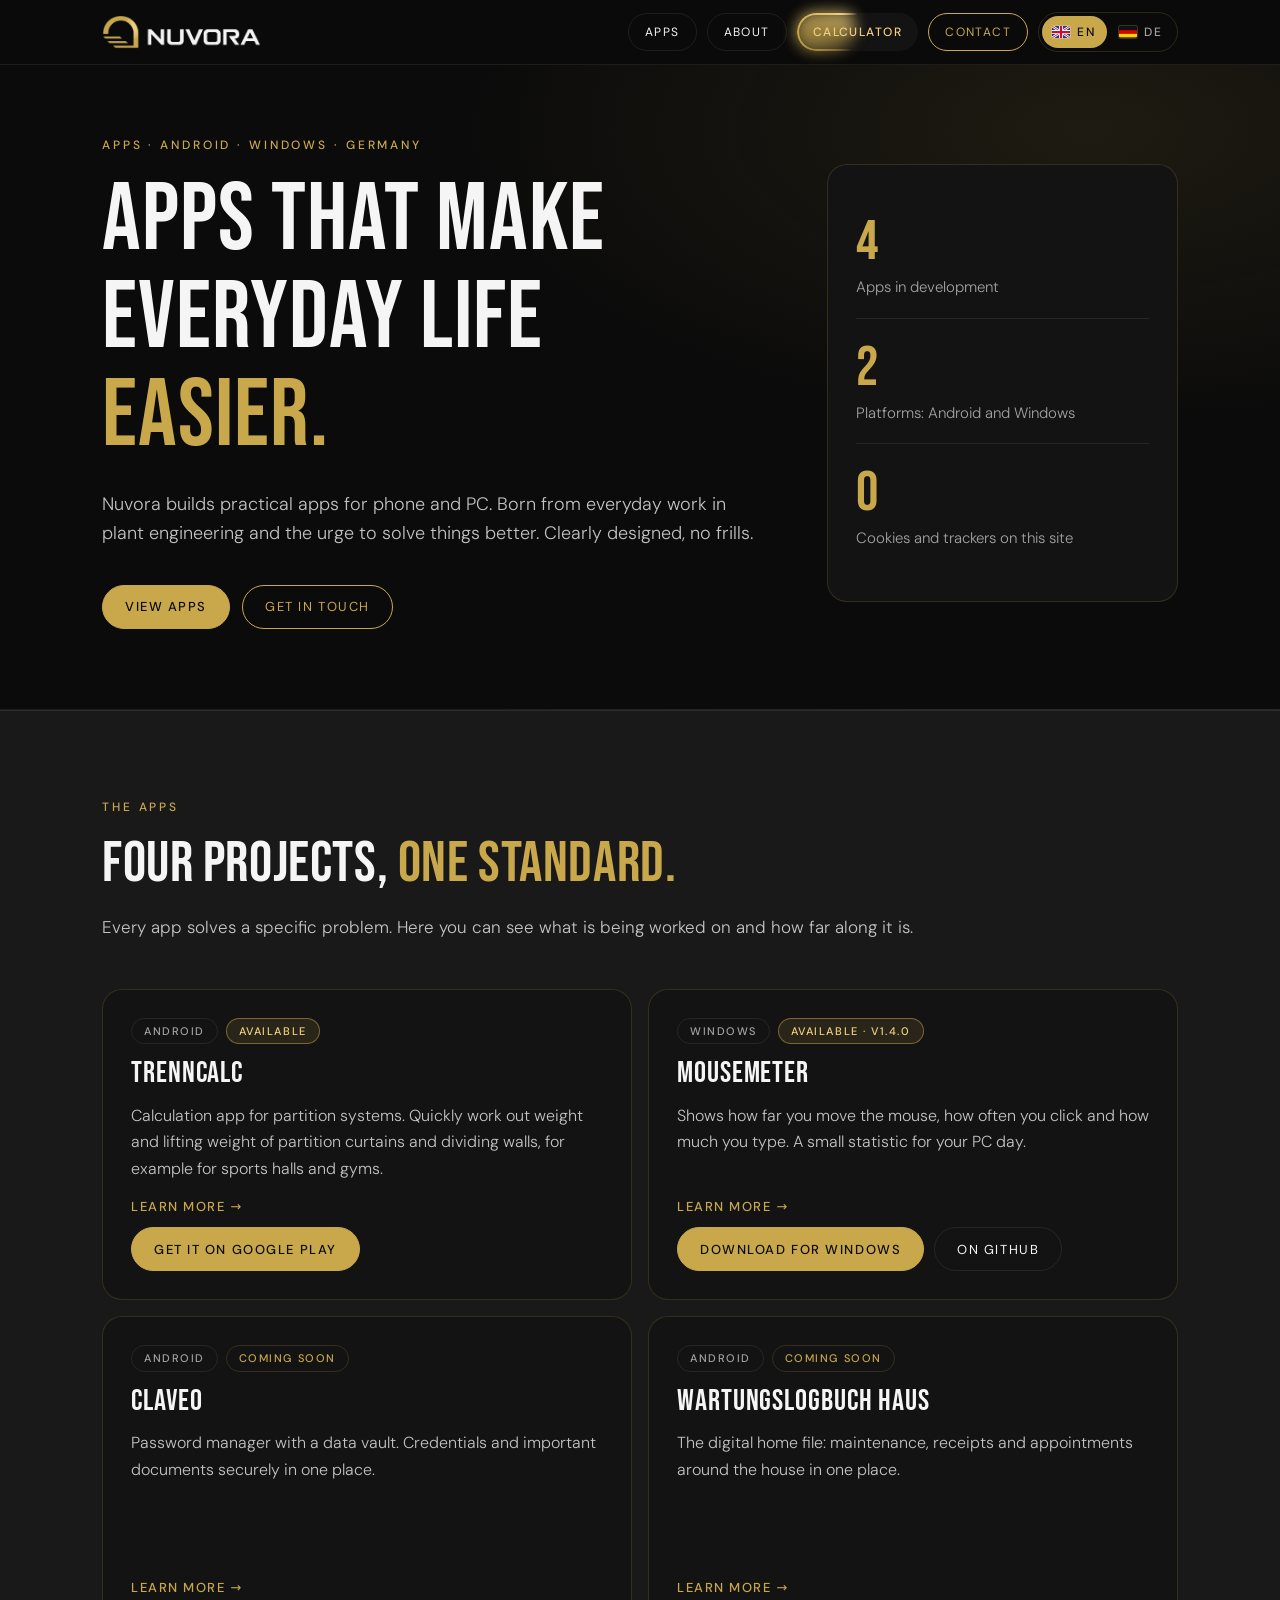
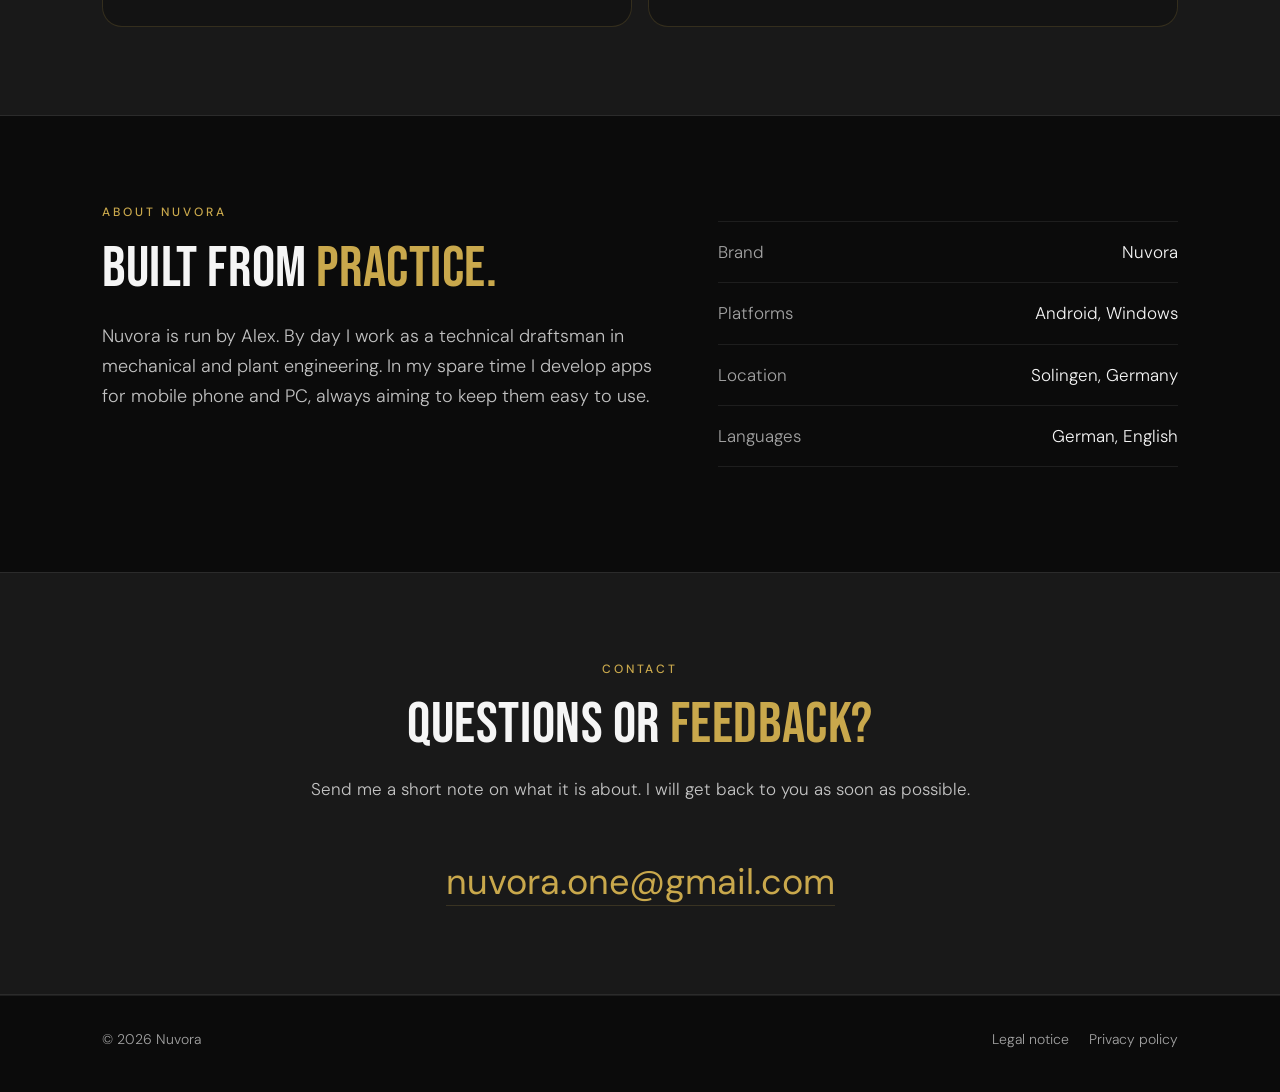
==== commit da5503b3: "Add files via upload" ====
--- a/en/index.html
+++ b/en/index.html
@@ -90,6 +90,7 @@
       <nav class="nav-links" aria-label="Main navigation">
         <a class="btn ghost" href="#apps">Apps</a>
         <a class="btn ghost" href="#ueber">About</a>
+        <a class="btn glow" href="calculator.html">Calculator</a>
         <a class="btn" href="#kontakt">Contact</a>
         <span class="lang" role="group" aria-label="Language"><span class="cur" aria-current="true" lang="en"><svg class="flag" viewBox="0 0 60 40" width="18" height="12" aria-hidden="true" focusable="false"><rect width="60" height="40" fill="#1c3f94"/><path d="M0 0l60 40M60 0L0 40" stroke="#fff" stroke-width="8"/><path d="M0 0l60 40M60 0L0 40" stroke="#c8102e" stroke-width="3"/><path d="M30 0v40M0 20h60" stroke="#fff" stroke-width="13"/><path d="M30 0v40M0 20h60" stroke="#c8102e" stroke-width="7.5"/></svg><span class="code">EN</span></span><a href="../index.html" lang="de" hreflang="de" title="Deutsche Version"><svg class="flag" viewBox="0 0 5 3" width="18" height="12" aria-hidden="true" focusable="false"><rect width="5" height="1" fill="#111"/><rect y="1" width="5" height="1" fill="#d00"/><rect y="2" width="5" height="1" fill="#ffce00"/></svg><span class="code">DE</span></a></span>
       </nav>
--- a/style.css
+++ b/style.css
@@ -71,12 +71,20 @@
 .btn.ghost:hover { border-color: var(--gold); color: var(--gold); background: transparent; }
 .nav .btn { min-height: 38px; padding: 0 16px; font-size: 12px; }
 
-/* ---------- Sprachumschalter ---------- */
-.lang { display: inline-flex; align-items: center; border: 1px solid var(--border); border-radius: 999px; overflow: hidden; }
-.lang a, .lang .cur { display: inline-flex; align-items: center; min-height: 36px; padding: 0 12px; font: 500 12px/1 var(--sans); letter-spacing: 0.12em; text-decoration: none; }
-.lang a { color: var(--muted); }
-.lang a:hover { color: var(--gold-light); }
+/* ---------- Sprachumschalter (Pille mit Flaggen) ---------- */
+.lang { display: inline-flex; align-items: center; gap: 2px; padding: 3px; border: 1px solid var(--border); border-radius: 999px; }
+.lang a, .lang .cur { display: inline-flex; align-items: center; gap: 7px; min-height: 32px; padding: 0 12px 0 10px; border-radius: 999px; font: 500 12px/1 var(--sans); letter-spacing: 0.12em; text-decoration: none; }
+.lang a { color: var(--muted); transition: color .2s, background .2s; }
+.lang a:hover { color: var(--gold-light); background: rgba(201, 168, 76, 0.10); }
 .lang .cur { background: var(--gold); color: var(--black); }
+.flag { flex: none; border-radius: 2px; box-shadow: 0 0 0 1px rgba(255, 255, 255, 0.18); }
+@media (max-width: 480px) {
+  .lang a, .lang .cur { padding: 0 9px; }
+  .lang .code { position: absolute; width: 1px; height: 1px; overflow: hidden; clip: rect(0 0 0 0); white-space: nowrap; }
+  .logo img { height: 30px; }
+  .nav .wrap { gap: 10px; }
+}
+@media (max-width: 359px) { .nav-links .btn:not(.ghost) { display: none; } }
 
 /* ---------- Typografie ---------- */
 .eyebrow {
@@ -230,3 +238,78 @@
   .js .reveal { opacity: 1; transform: none; transition: none; }
   .card, .btn { transition: none; }
 }
+
+/* ---------- Menü-Button mit leuchtendem, laufendem Rand ---------- */
+@property --ang { syntax: "<angle>"; initial-value: 0deg; inherits: false; }
+.btn.glow {
+  position: relative; isolation: isolate; border: 0; background: var(--surface);
+  color: var(--gold-light); font-weight: 500;
+}
+.btn.glow::before, .btn.glow::after {
+  content: ""; position: absolute; inset: 0; border-radius: inherit; pointer-events: none;
+  background: conic-gradient(from var(--ang), transparent 0 55%, var(--gold) 75%, var(--gold-light) 88%, transparent 100%);
+  animation: glow-spin 3.2s linear infinite;
+}
+.btn.glow::before {
+  padding: 2px; z-index: 1;
+  -webkit-mask: linear-gradient(#000 0 0) content-box, linear-gradient(#000 0 0);
+  -webkit-mask-composite: xor; mask-composite: exclude;
+}
+.btn.glow::after { inset: -2px; z-index: -1; filter: blur(7px); opacity: .75; }
+.btn.glow:hover { background: #1b1b1b; color: var(--white); }
+@keyframes glow-spin { to { --ang: 360deg; } }
+@media (prefers-reduced-motion: reduce) {
+  .btn.glow::before, .btn.glow::after { animation: none; }
+}
+@media (max-width: 359px) { .nav-links .btn.glow { display: inline-flex; padding: 0 12px; } }
+
+/* ---------- Rechner ---------- */
+.calc { padding: 48px 0 88px; }
+.calc .wrap { max-width: 860px; }
+.calc h1 { font-size: clamp(40px, 8vw, 72px); margin-bottom: 14px; }
+.calc .lead { color: rgba(245,245,245,.78); margin: 0 0 32px; max-width: 62ch; text-wrap: balance; }
+.calc-card { background: var(--surface); border: 1px solid var(--border); border-radius: 22px; padding: 22px 18px; }
+.calc .row { display: grid; grid-template-columns: 1fr; gap: 14px; margin-bottom: 14px; }
+.calc .row:last-child { margin-bottom: 0; }
+.calc .f { display: flex; flex-direction: column; gap: 6px; }
+.calc .f > span { font-size: 12px; letter-spacing: .08em; text-transform: uppercase; color: var(--muted); }
+.calc select, .calc input[type="text"] {
+  width: 100%; min-height: 46px; padding: 0 14px; border-radius: 14px;
+  border: 1px solid var(--line); background: var(--surface2); color: var(--white);
+  font: 400 16px/1 var(--sans);
+}
+.calc select:focus, .calc input[type="text"]:focus { outline: none; border-color: var(--gold); box-shadow: 0 0 0 3px rgba(201,168,76,.18); }
+.calc select:disabled { opacity: .6; }
+.calc .combo { display: flex; flex-direction: column; gap: 8px; }
+.calc .combo input[hidden] { display: none; }
+.calc-actions { margin-top: 22px; display: flex; justify-content: center; }
+.calc-actions .btn { min-width: 220px; min-height: 50px; background: var(--gold); color: var(--black); font-weight: 500; }
+.calc-actions .btn:hover { background: var(--gold-light); }
+.calc-actions .btn:disabled { opacity: .7; cursor: progress; }
+.calc-note { margin: 18px 0 0; padding: 12px 16px; border: 1px solid var(--gold); border-radius: 14px; color: var(--gold-light); text-align: center; }
+.calc-out { margin-top: 28px; }
+.calc-out h2 { font-size: 34px; margin-bottom: 14px; color: var(--gold); }
+.res { margin: 0; border-top: 1px solid var(--line); }
+.res > div { display: flex; justify-content: space-between; gap: 16px; padding: 11px 2px; border-bottom: 1px solid var(--line); }
+.res dt { color: var(--muted); }
+.res dd { margin: 0; text-align: right; font-weight: 500; }
+.calc-hint { margin-top: 28px; font-size: 13px; color: var(--muted); }
+@media (min-width: 720px) {
+  .calc-card { padding: 30px 28px; }
+  .calc .row { grid-template-columns: 1fr 1fr; gap: 18px; margin-bottom: 18px; }
+  .calc .row:has(> .f:only-child) { grid-template-columns: 1fr; }
+}
+
+/* Menü auf kleinen Displays: Logo darf nicht zusammengedrückt werden */
+.logo { flex-shrink: 0; }
+@media (max-width: 480px) {
+  .nav .wrap { gap: 8px; }
+  .nav-links { gap: 6px; }
+  .logo img { height: 28px; width: auto; }
+  .nav .btn.glow { padding: 0 12px; letter-spacing: .06em; }
+}
+@media (max-width: 340px) { .logo img { height: 24px; } .nav .btn.glow { padding: 0 9px; font-size: 11px; } }
+@media (max-width: 480px) { .nav-links .btn:not(.glow) { display: none; } }
+.legal h1 { font-size: clamp(34px, 8vw, 72px); overflow-wrap: anywhere; }
+.calc form > .f { margin-bottom: 14px; }
+@media (min-width: 720px) { .calc form > .f { margin-bottom: 18px; } }
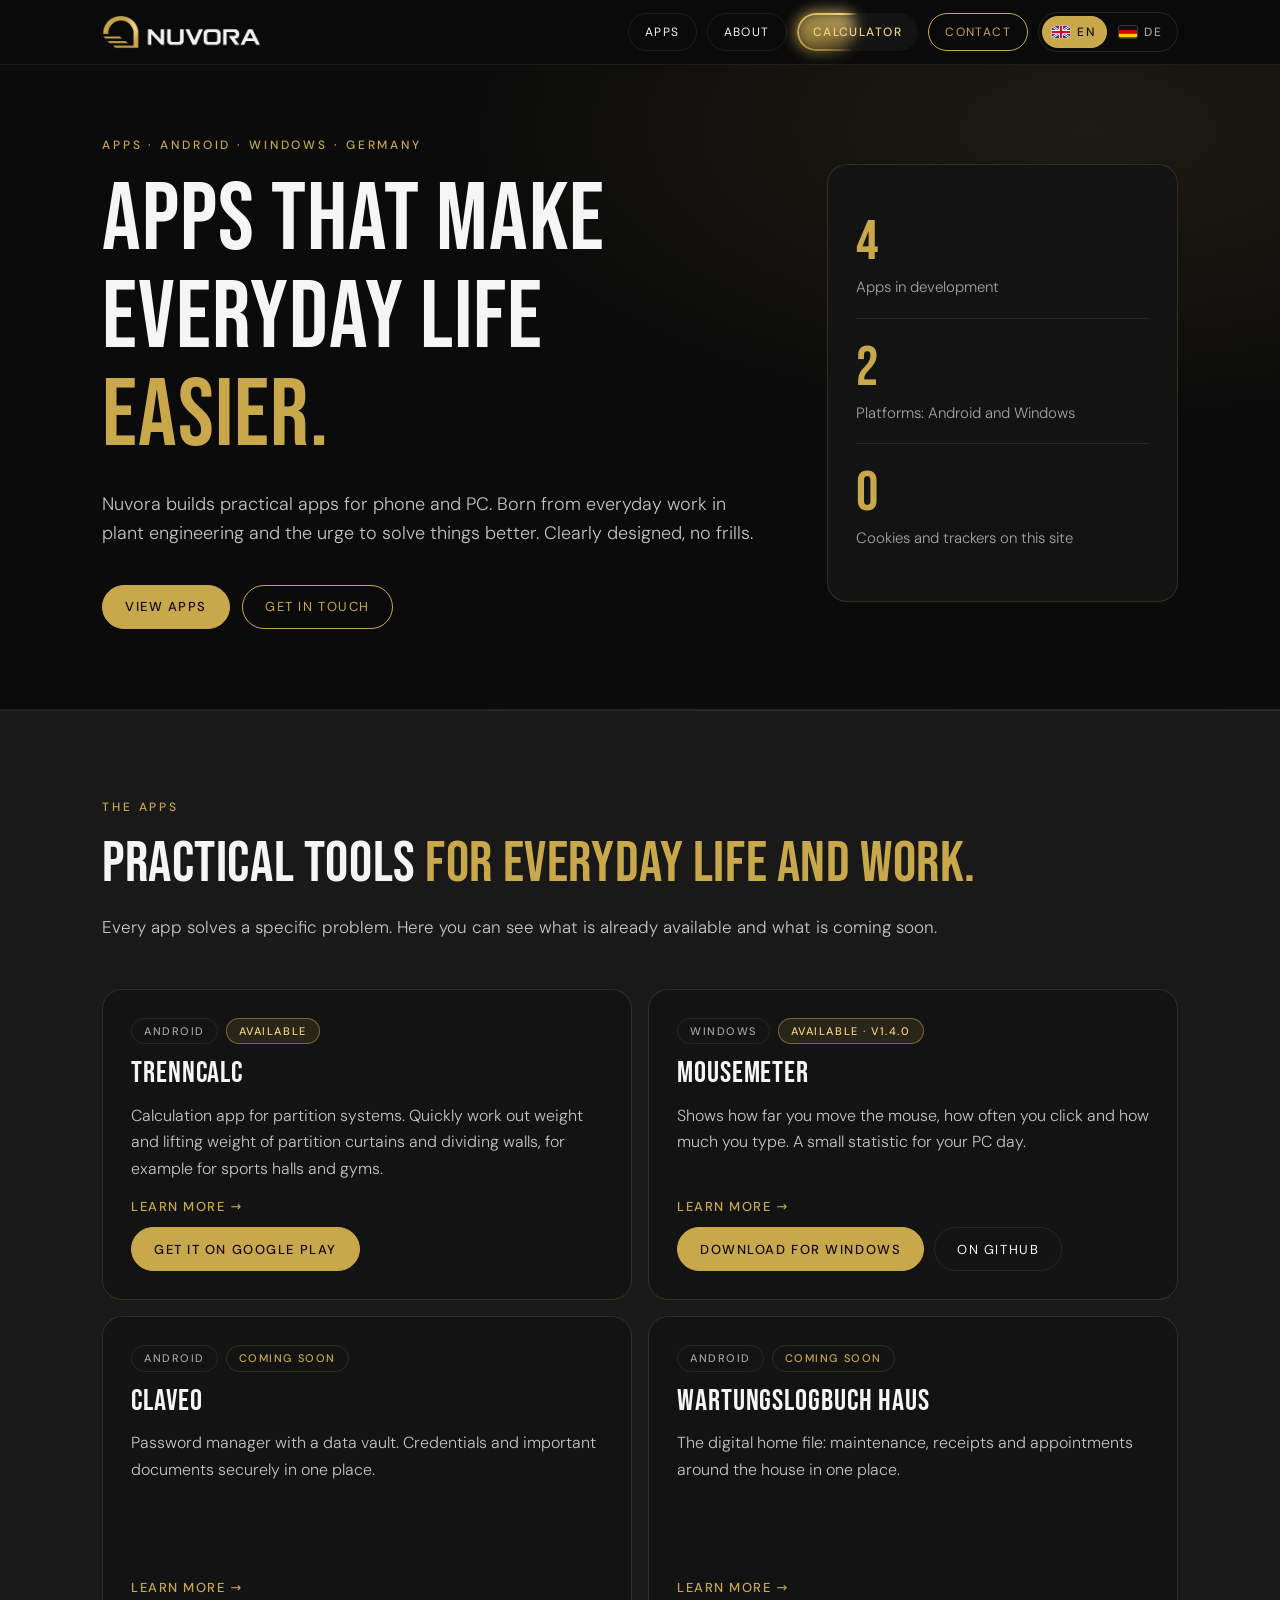
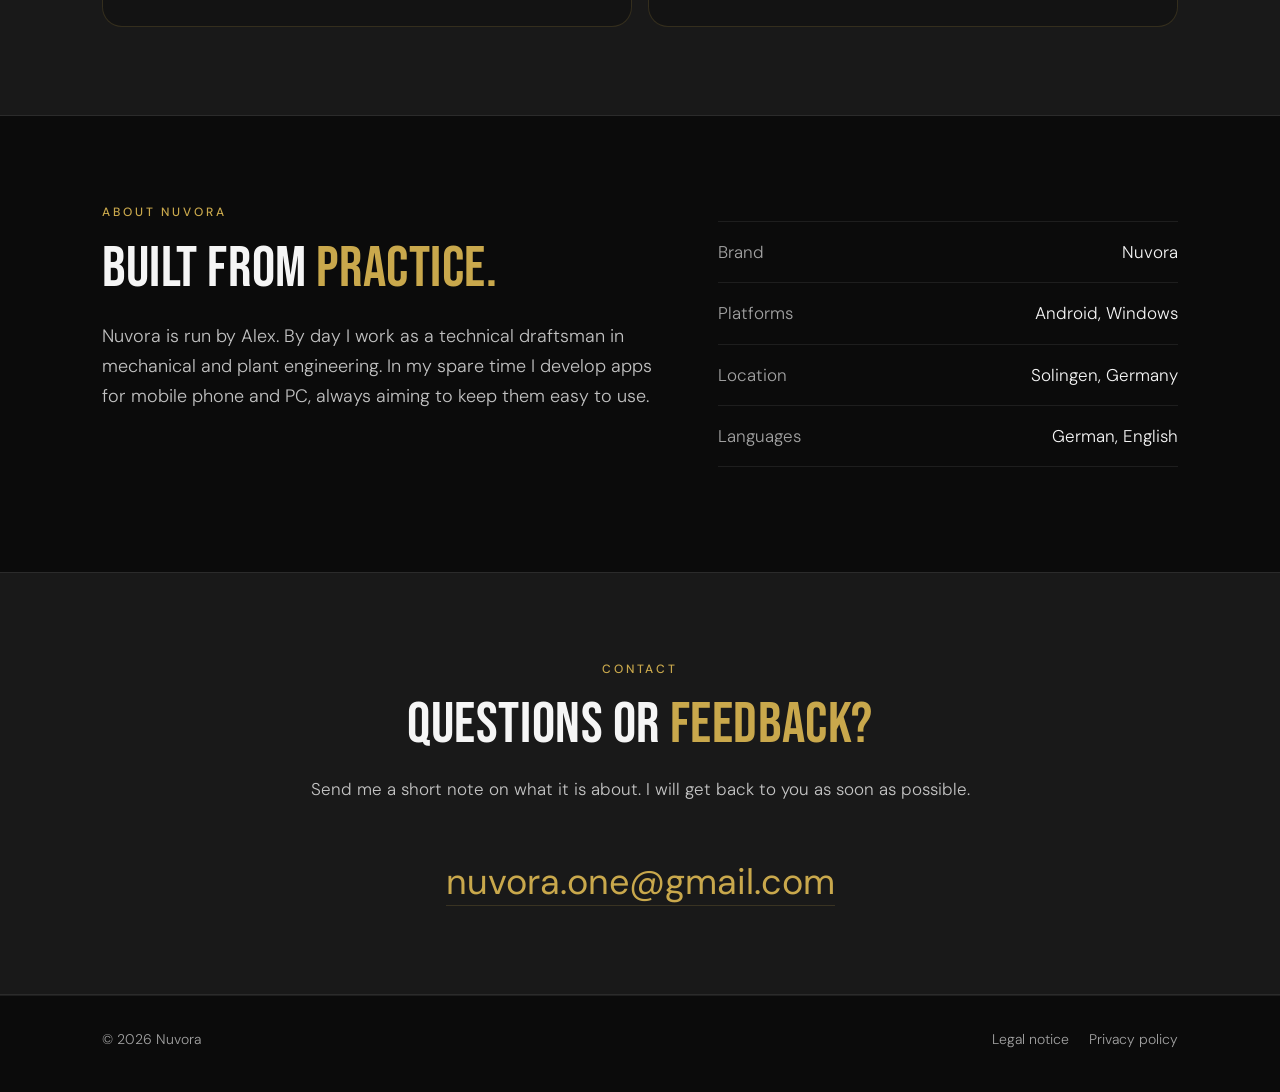
==== commit 7d258b77: "Add files via upload" ====
--- a/en/index.html
+++ b/en/index.html
@@ -123,8 +123,8 @@
       <div class="wrap">
         <div class="section-head reveal">
           <span class="eyebrow">The apps</span>
-          <h2>Four projects, <em>one standard.</em></h2>
-          <p>Every app solves a specific problem. <span class="d-only">Here you can see what is being worked on and how far along it is.</span><span class="m-only">Here you can see the current status.</span></p>
+          <h2>Practical tools <em>for everyday life and work.</em></h2>
+          <p>Every app solves a specific problem. <span class="d-only">Here you can see what is already available and what is coming soon.</span><span class="m-only">Here you can see the current status.</span></p>
         </div>
 
         <div class="cards">
--- a/style.css
+++ b/style.css
@@ -313,3 +313,7 @@
 .legal h1 { font-size: clamp(34px, 8vw, 72px); overflow-wrap: anywhere; }
 .calc form > .f { margin-bottom: 14px; }
 @media (min-width: 720px) { .calc form > .f { margin-bottom: 18px; } }
+
+/* Rechner: Eingabemaske, Ergebnis und Text darüber gleich breit */
+.calc .wrap { max-width: 640px; }
+.calc .lead { max-width: none; }
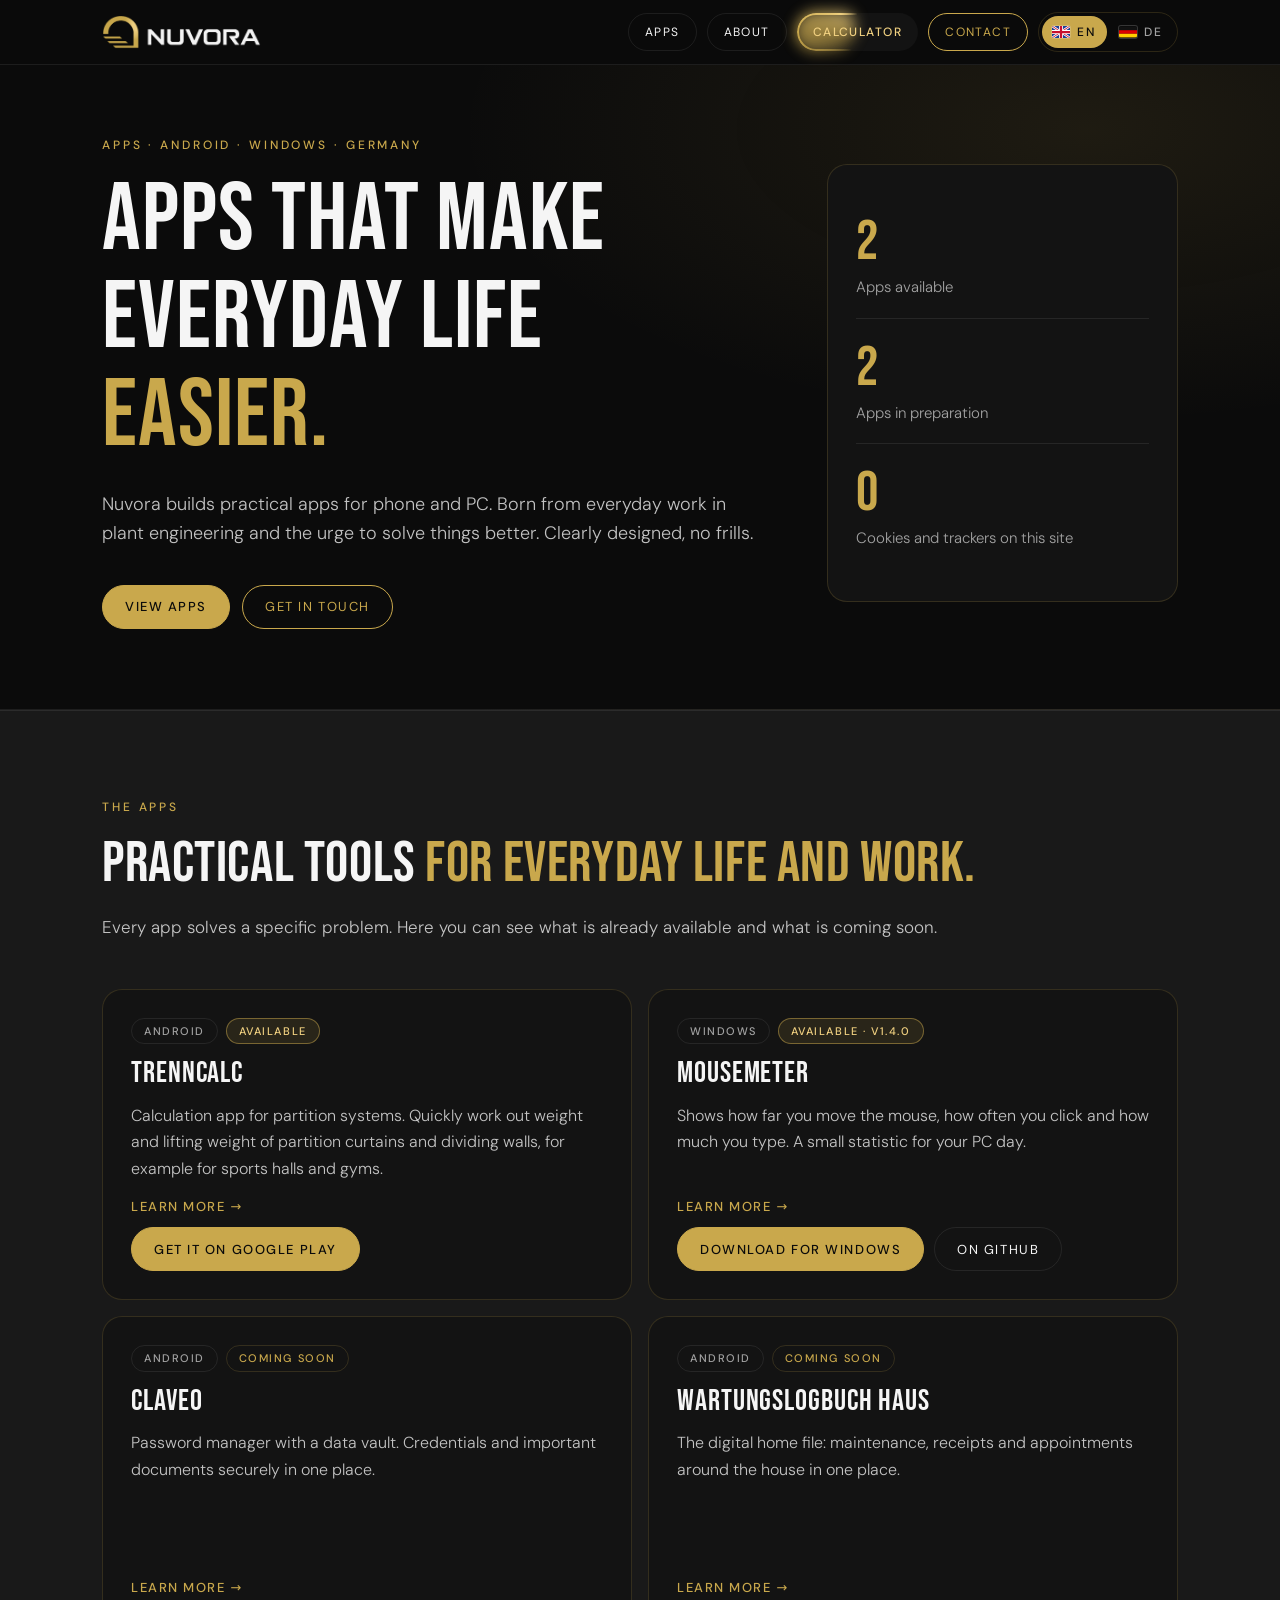
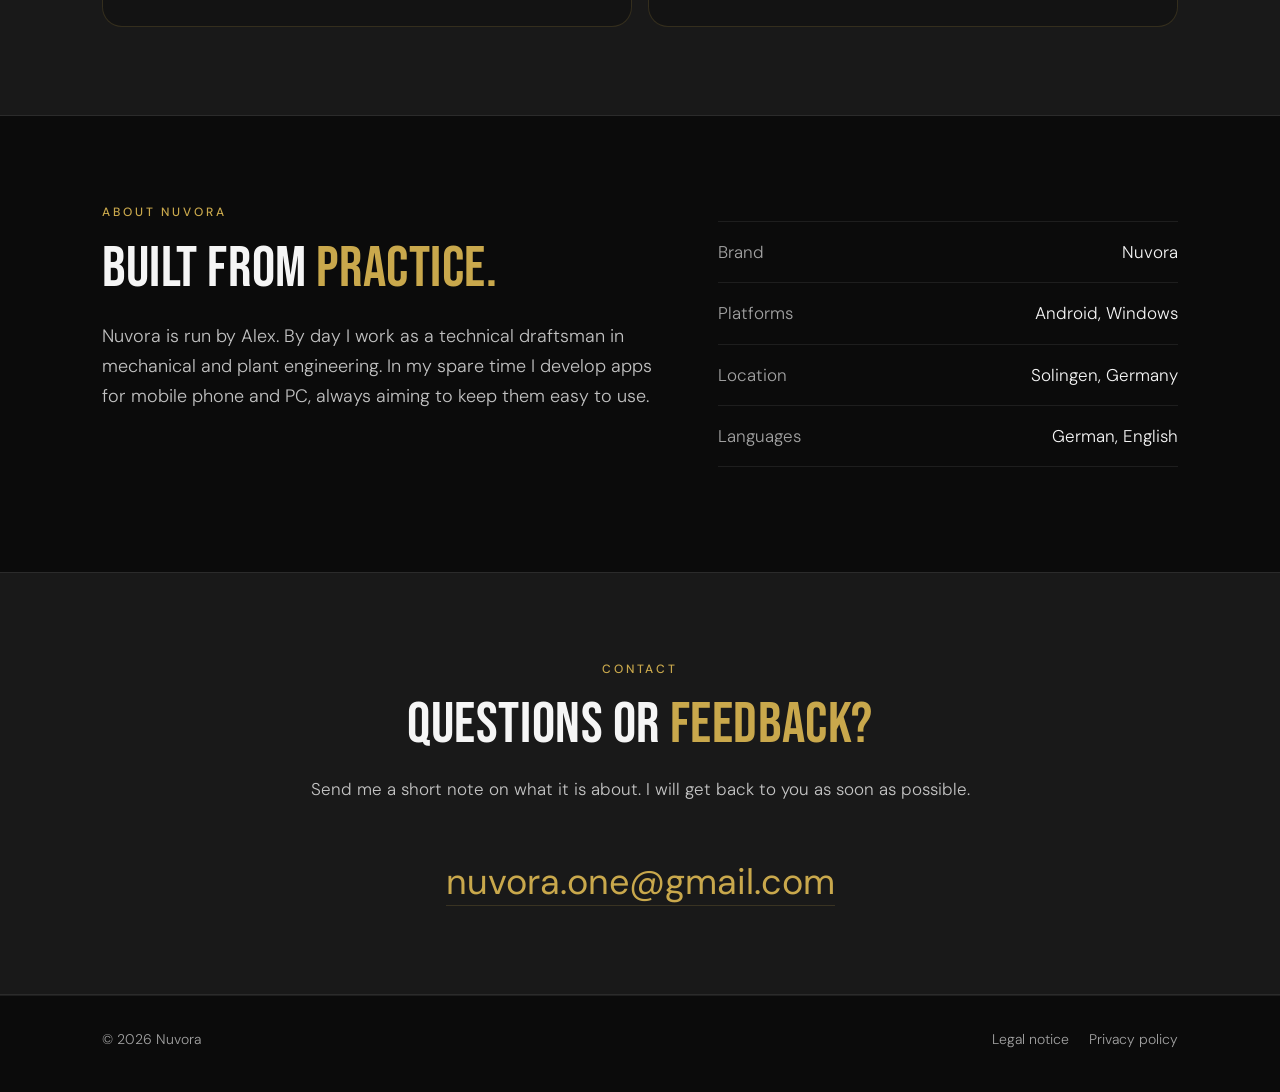
==== commit 8f325e96: "Add files via upload" ====
--- a/en/index.html
+++ b/en/index.html
@@ -111,8 +111,8 @@
           </div>
         </div>
         <aside class="hero-card" aria-label="Nuvora in numbers">
-          <div class="stat"><b>4</b><span>Apps in development</span></div>
-          <div class="stat"><b>2</b><span>Platforms: Android and Windows</span></div>
+          <div class="stat"><b>2</b><span>Apps available</span></div>
+          <div class="stat"><b>2</b><span>Apps in preparation</span></div>
           <div class="stat"><b>0</b><span>Cookies and trackers on this site</span></div>
         </aside>
       </div>
